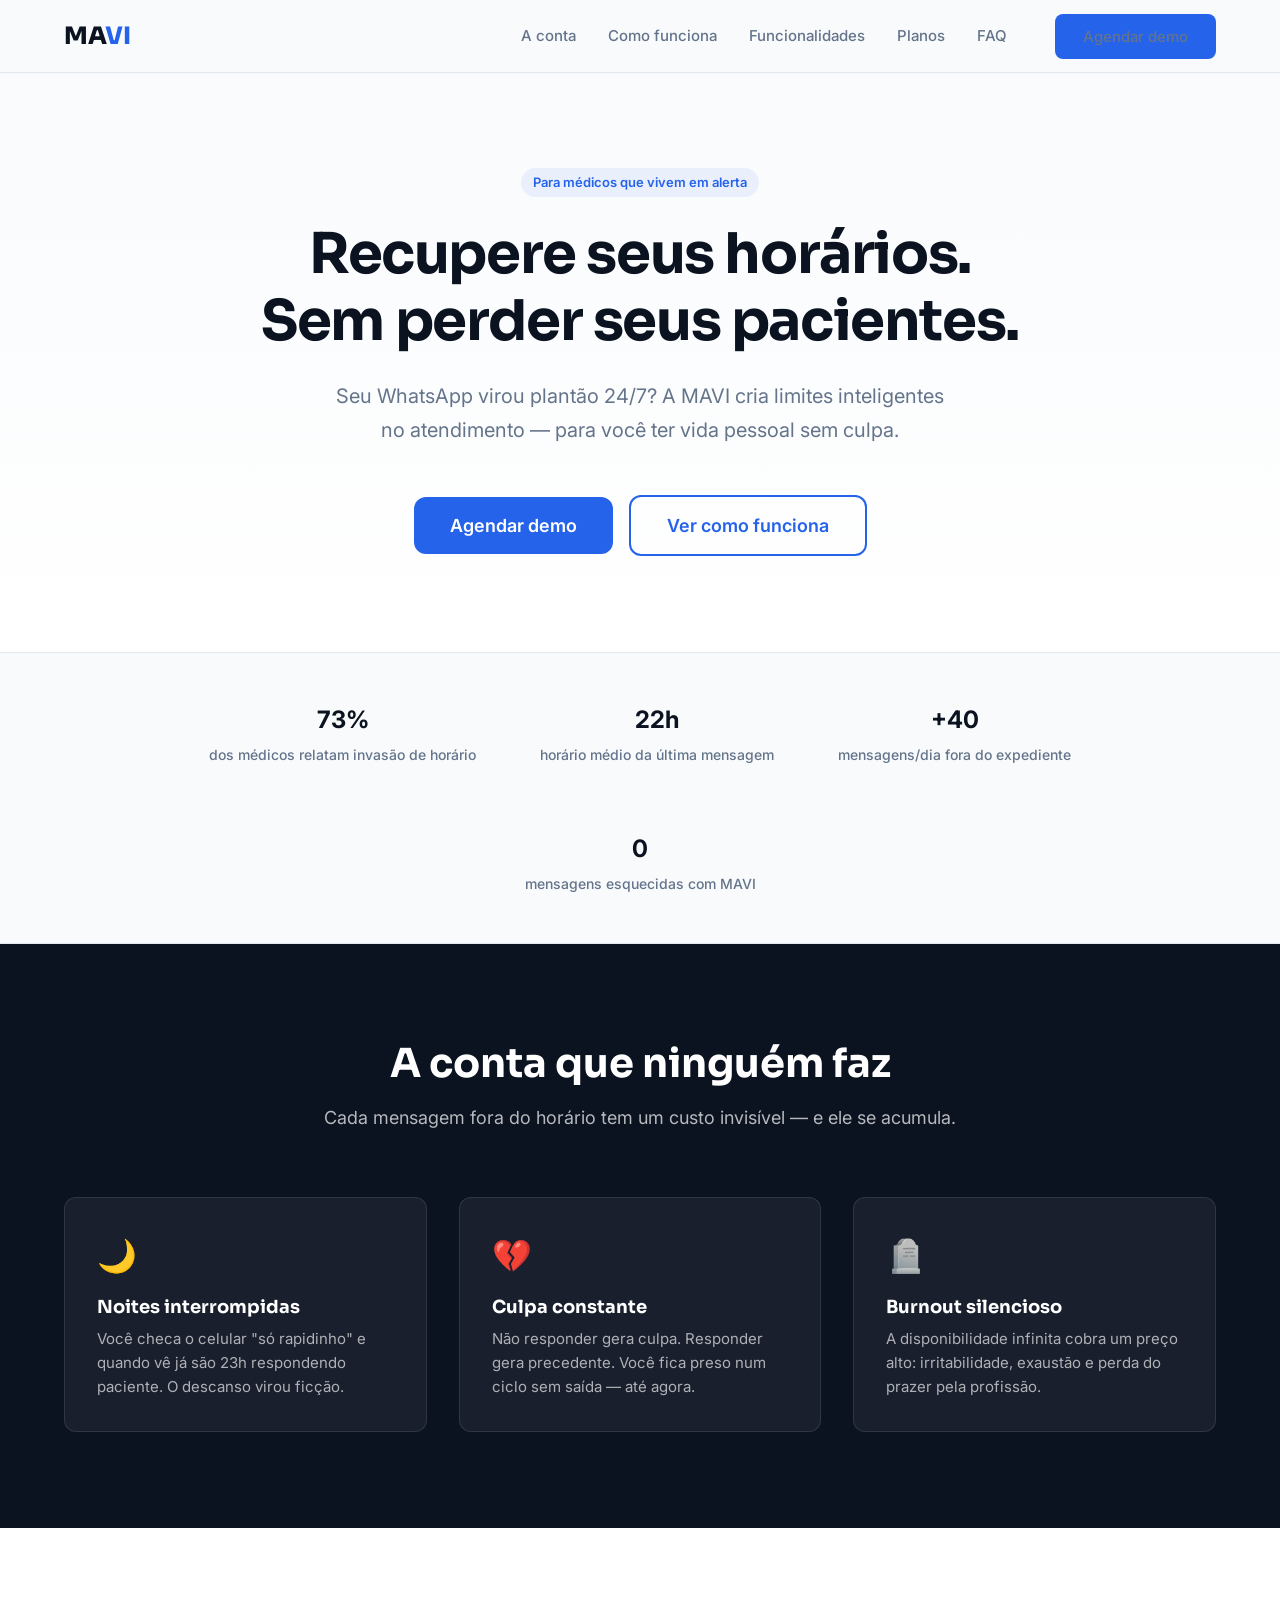
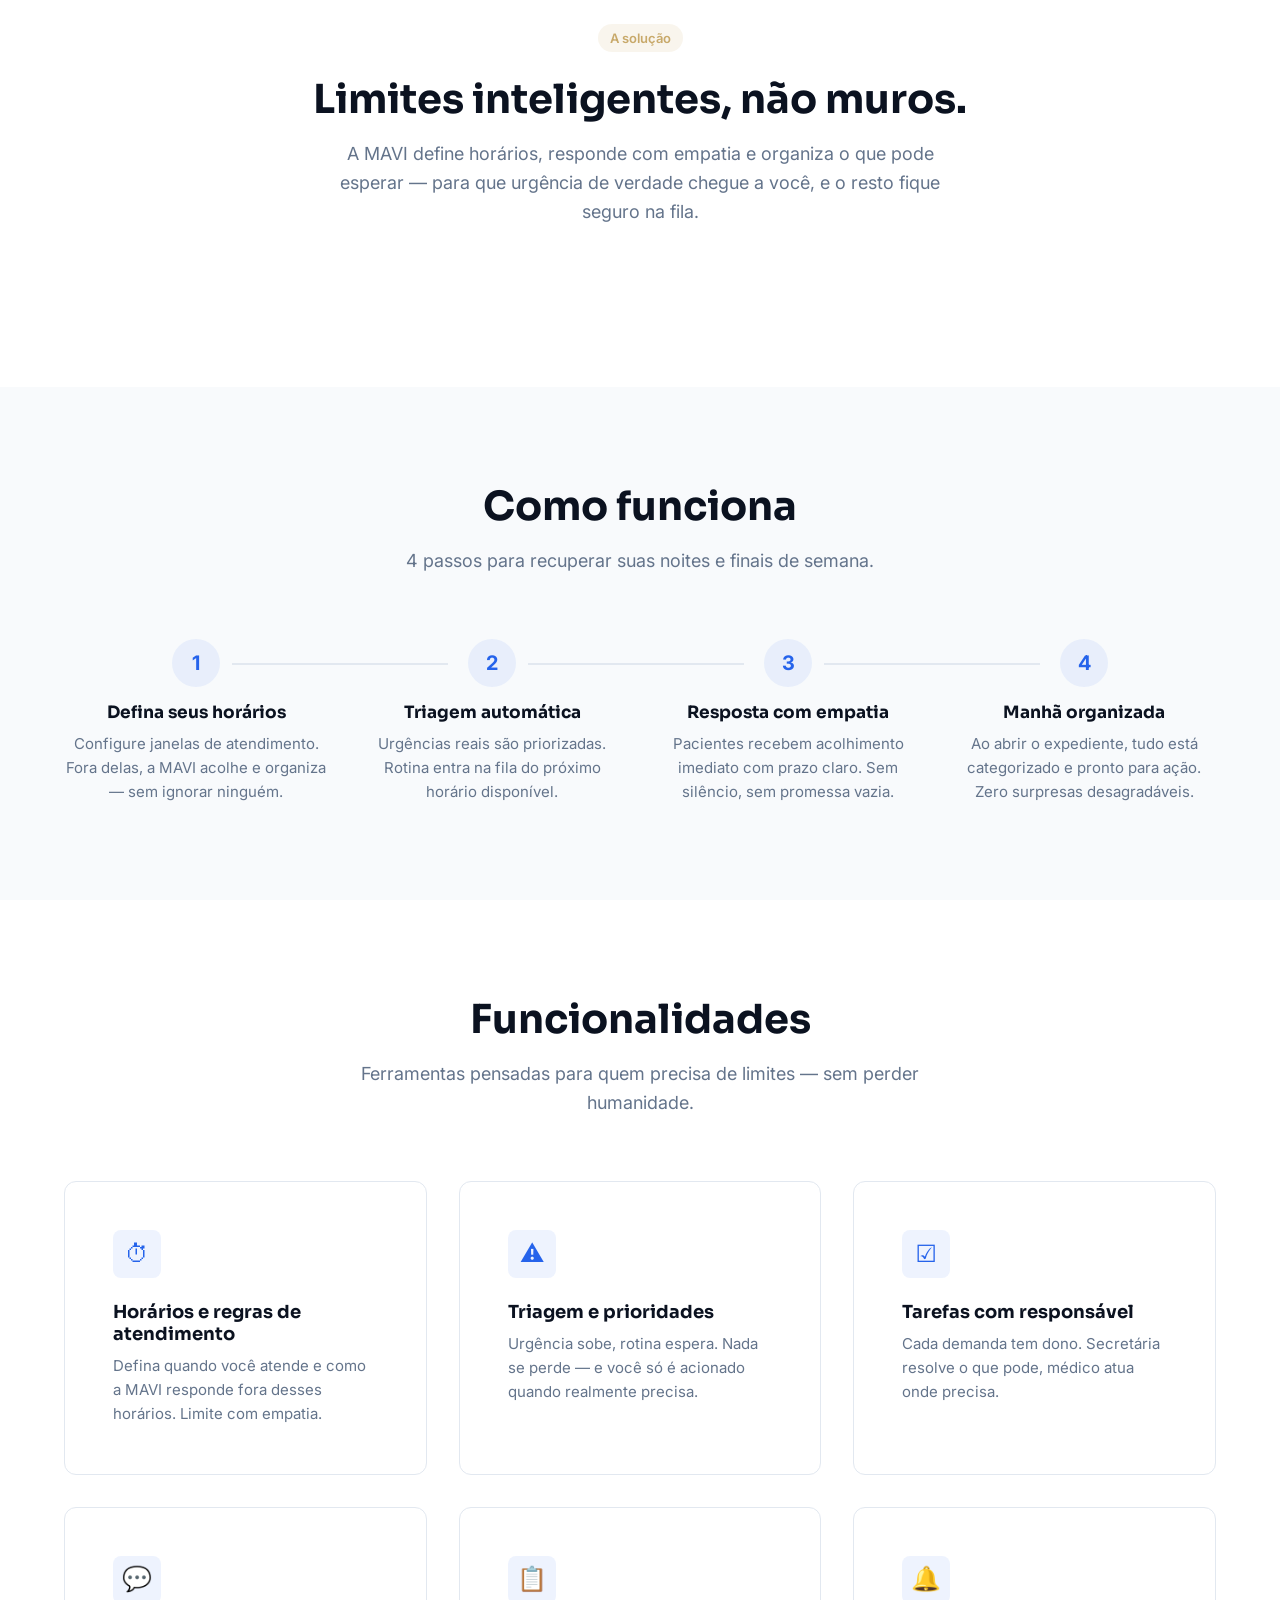
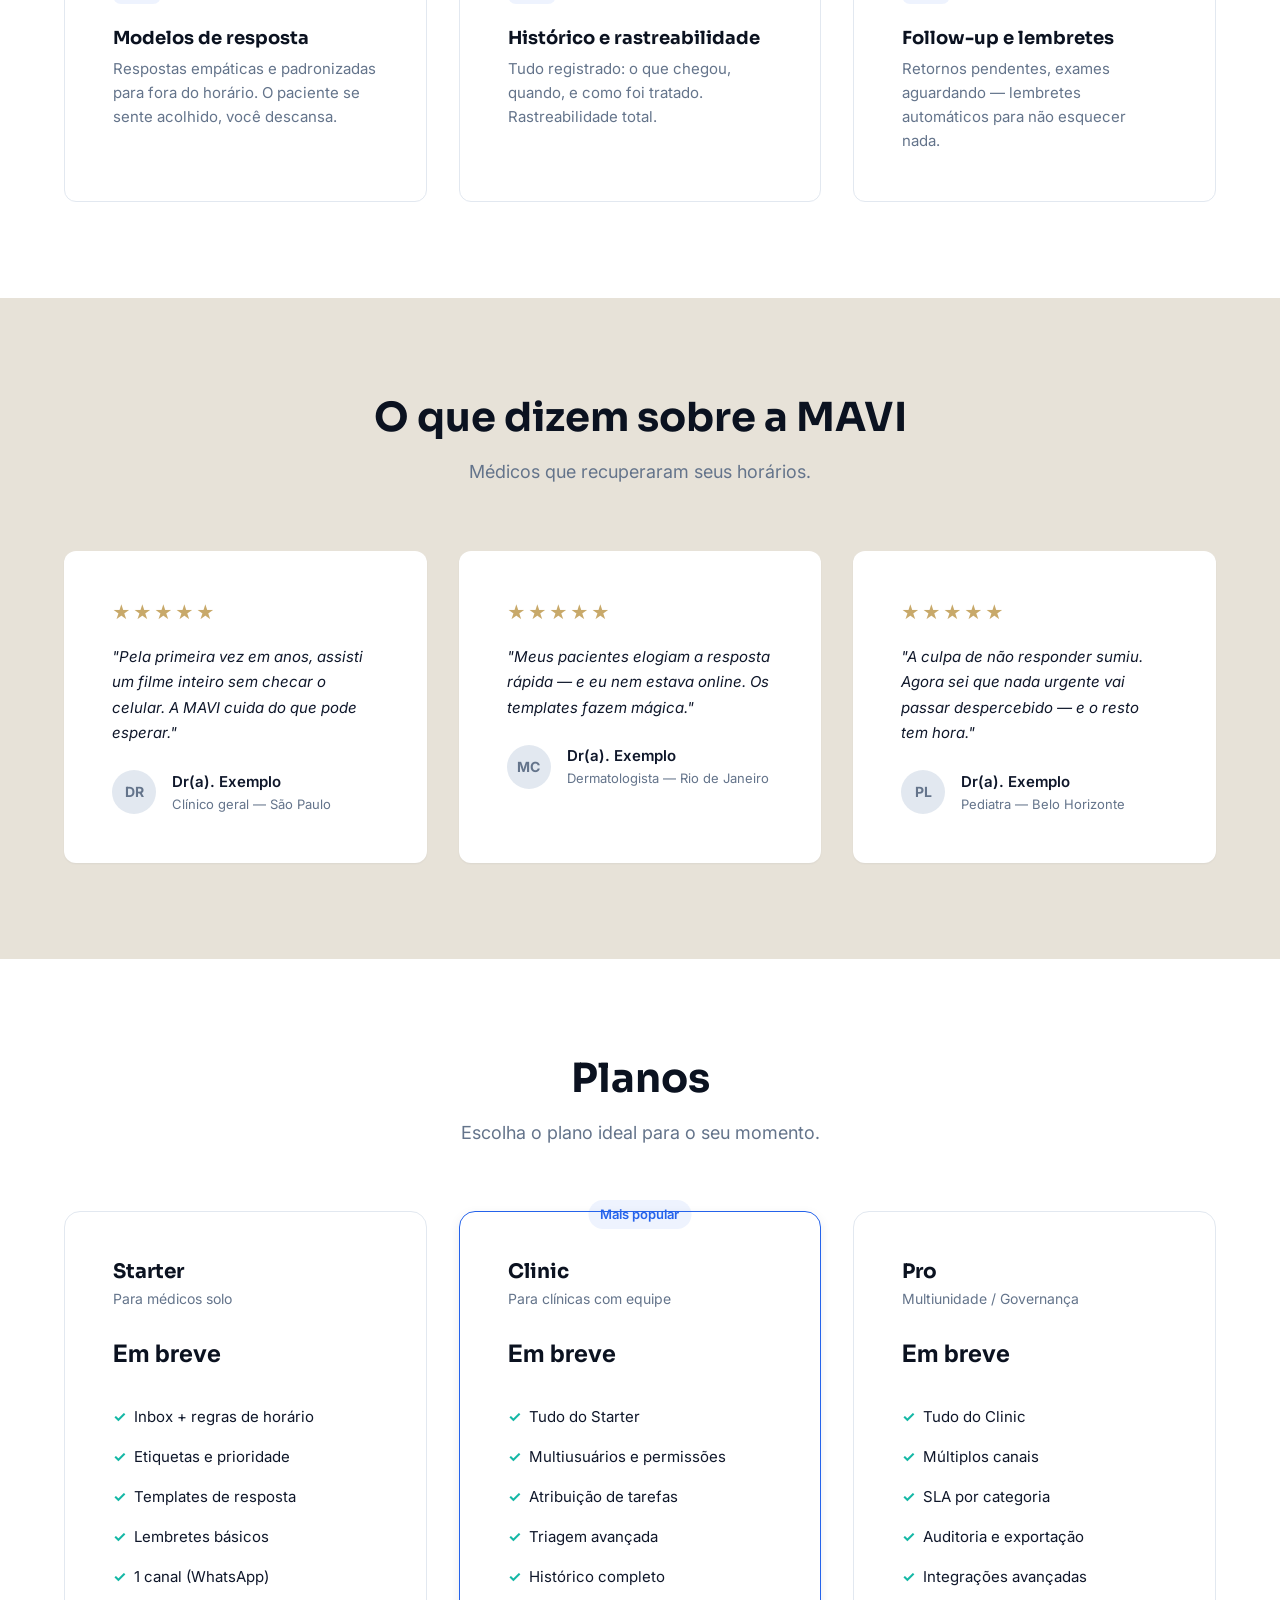
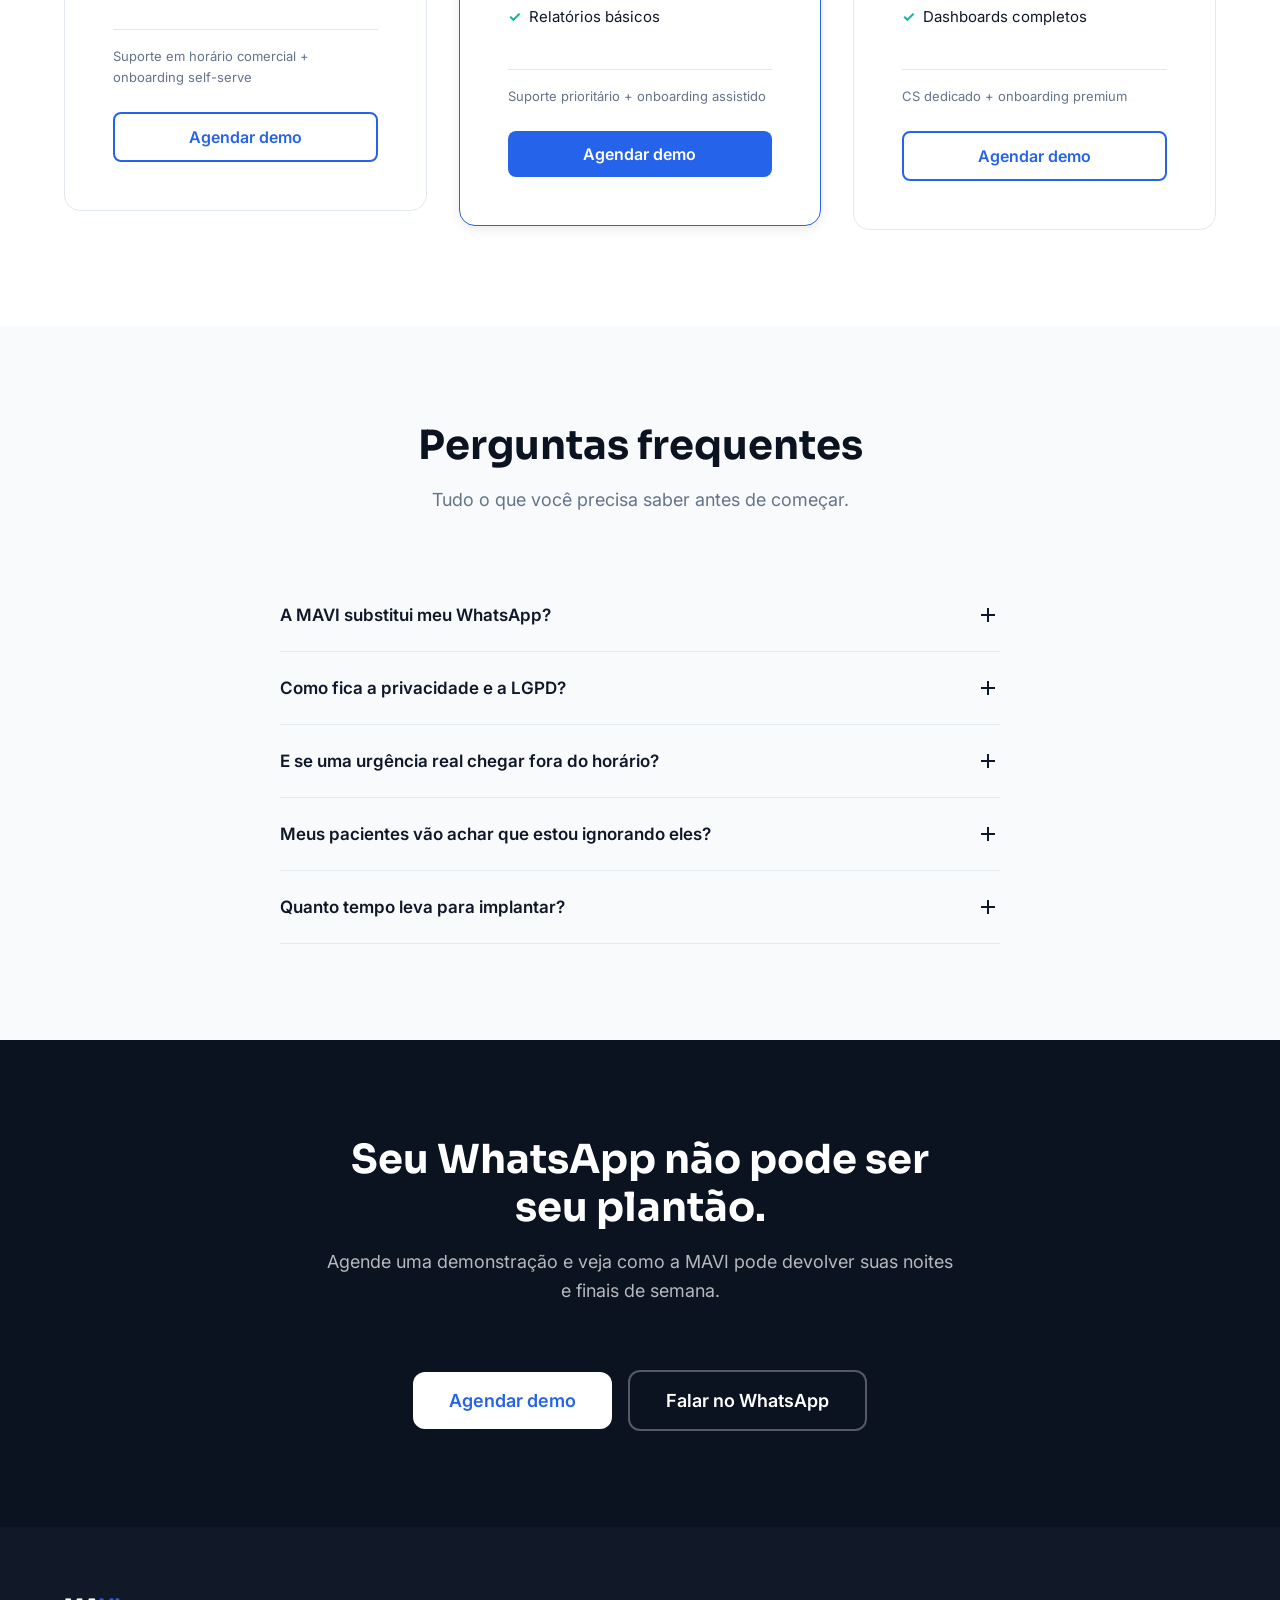
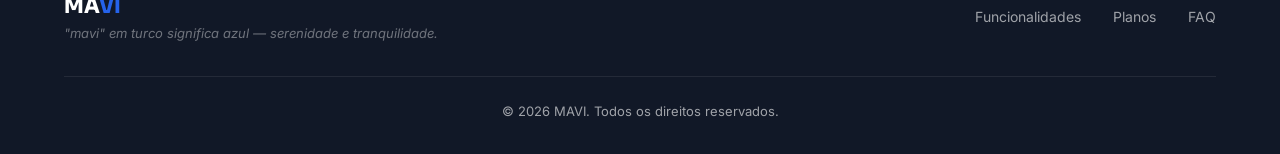
==== after-hours.html @ 2e13293e "feat: implement MAVI landing page with A/B variant Create the full static landing page for MAVI SaaS" ====
<!DOCTYPE html>
<html lang="pt-BR">
<head>
  <meta charset="UTF-8">
  <meta name="viewport" content="width=device-width, initial-scale=1.0">
  <title>MAVI — Recupere seus horários. Sem perder seus pacientes.</title>
  <meta name="description" content="Seu WhatsApp virou plantão? A MAVI organiza o atendimento do consultório para você recuperar sua vida pessoal — sem deixar ninguém sem resposta.">

  <!-- Open Graph -->
  <meta property="og:type" content="website">
  <meta property="og:title" content="MAVI — Recupere seus horários. Sem perder seus pacientes.">
  <meta property="og:description" content="Seu WhatsApp virou plantão? A MAVI organiza o atendimento do consultório para você recuperar sua vida pessoal.">
  <meta property="og:image" content="assets/img/og-image.png">
  <meta property="og:url" content="https://mavi.com.br/after-hours">
  <meta property="og:locale" content="pt_BR">

  <!-- Favicon -->
  <link rel="icon" type="image/png" href="assets/img/favicon.png">

  <!-- Fonts -->
  <link rel="preconnect" href="https://fonts.googleapis.com">
  <link rel="preconnect" href="https://fonts.gstatic.com" crossorigin>
  <link href="https://fonts.googleapis.com/css2?family=Inter:wght@400;500;600;700&family=Sora:wght@600;700;800&display=swap" rel="stylesheet">

  <!-- Styles -->
  <link rel="stylesheet" href="assets/css/styles.css">

  <!-- Schema.org -->
  <script type="application/ld+json">
  {
    "@context": "https://schema.org",
    "@type": "SoftwareApplication",
    "name": "MAVI",
    "description": "Assistente virtual para organizar atendimento via WhatsApp em consultórios e clínicas médicas.",
    "applicationCategory": "HealthApplication",
    "operatingSystem": "Web",
    "offers": {
      "@type": "AggregateOffer",
      "priceCurrency": "BRL",
      "availability": "https://schema.org/PreOrder"
    }
  }
  </script>
</head>
<body>

  <!-- ════════════ NAVBAR ════════════ -->
  <nav class="navbar" role="navigation" aria-label="Navegação principal">
    <div class="container navbar__inner">
      <a href="/" class="navbar__logo" aria-label="MAVI — Início">MA<span>VI</span></a>

      <button class="navbar__toggle" aria-expanded="false" aria-controls="navLinks" aria-label="Abrir menu">
        <span></span><span></span><span></span>
      </button>

      <div class="navbar__links" id="navLinks">
        <a href="#a-conta">A conta</a>
        <a href="#como-funciona">Como funciona</a>
        <a href="#funcionalidades">Funcionalidades</a>
        <a href="#planos">Planos</a>
        <a href="#faq">FAQ</a>
        <div class="navbar__cta">
          <a href="#" class="btn btn-primary" data-open-modal data-track="nav_cta">Agendar demo</a>
        </div>
      </div>
    </div>
  </nav>

  <!-- ════════════ HERO (variante after-hours) ════════════ -->
  <section class="hero" id="hero">
    <div class="container">
      <div class="hero__badge">
        <span class="badge">Para médicos que vivem em alerta</span>
      </div>
      <h1 class="hero__title">Recupere seus horários.<br>Sem perder seus pacientes.</h1>
      <p class="hero__subtitle">Seu WhatsApp virou plantão 24/7? A MAVI cria limites inteligentes no atendimento — para você ter vida pessoal sem culpa.</p>
      <div class="hero__actions">
        <a href="#" class="btn btn-primary btn-lg" data-open-modal data-track="hero_cta_primary">Agendar demo</a>
        <a href="#como-funciona" class="btn btn-secondary btn-lg" data-track="hero_cta_secondary">Ver como funciona</a>
      </div>
    </div>
  </section>

  <!-- ════════════ SOCIAL PROOF ════════════ -->
  <section class="social-proof" aria-label="Prova social">
    <div class="container social-proof__inner">
      <div class="social-proof__item" data-animate>
        <strong>73%</strong> dos médicos relatam invasão de horário
      </div>
      <div class="social-proof__item" data-animate>
        <strong>22h</strong> horário médio da última mensagem
      </div>
      <div class="social-proof__item" data-animate>
        <strong>+40</strong> mensagens/dia fora do expediente
      </div>
      <div class="social-proof__item" data-animate>
        <strong>0</strong> mensagens esquecidas com MAVI
      </div>
    </div>
  </section>

  <!-- ════════════ A CONTA (Problema focado em horário) ════════════ -->
  <section class="section problem" id="a-conta">
    <div class="container">
      <h2 class="section-title">A conta que ninguém faz</h2>
      <p class="section-subtitle">Cada mensagem fora do horário tem um custo invisível — e ele se acumula.</p>

      <div class="problem__grid">
        <div class="problem__card" data-animate>
          <div class="problem__icon" aria-hidden="true">&#127769;</div>
          <h3>Noites interrompidas</h3>
          <p>Você checa o celular "só rapidinho" e quando vê já são 23h respondendo paciente. O descanso virou ficção.</p>
        </div>
        <div class="problem__card" data-animate>
          <div class="problem__icon" aria-hidden="true">&#128148;</div>
          <h3>Culpa constante</h3>
          <p>Não responder gera culpa. Responder gera precedente. Você fica preso num ciclo sem saída — até agora.</p>
        </div>
        <div class="problem__card" data-animate>
          <div class="problem__icon" aria-hidden="true">&#129702;</div>
          <h3>Burnout silencioso</h3>
          <p>A disponibilidade infinita cobra um preço alto: irritabilidade, exaustão e perda do prazer pela profissão.</p>
        </div>
      </div>
    </div>
  </section>

  <!-- ════════════ PROPOSTA ════════════ -->
  <section class="section" style="text-align:center; background: var(--mavi-white);">
    <div class="container">
      <span class="badge badge--gold" data-animate>A solução</span>
      <h2 class="section-title" style="margin-top: var(--space-lg);" data-animate>Limites inteligentes, não muros.</h2>
      <p class="section-subtitle" data-animate>A MAVI define horários, responde com empatia e organiza o que pode esperar — para que urgência de verdade chegue a você, e o resto fique seguro na fila.</p>
    </div>
  </section>

  <!-- ════════════ COMO FUNCIONA ════════════ -->
  <section class="section" id="como-funciona">
    <div class="container">
      <h2 class="section-title">Como funciona</h2>
      <p class="section-subtitle">4 passos para recuperar suas noites e finais de semana.</p>

      <div class="how-it-works__steps">
        <div class="step" data-animate>
          <div class="step__number">1</div>
          <h3>Defina seus horários</h3>
          <p>Configure janelas de atendimento. Fora delas, a MAVI acolhe e organiza — sem ignorar ninguém.</p>
        </div>
        <div class="step" data-animate>
          <div class="step__number">2</div>
          <h3>Triagem automática</h3>
          <p>Urgências reais são priorizadas. Rotina entra na fila do próximo horário disponível.</p>
        </div>
        <div class="step" data-animate>
          <div class="step__number">3</div>
          <h3>Resposta com empatia</h3>
          <p>Pacientes recebem acolhimento imediato com prazo claro. Sem silêncio, sem promessa vazia.</p>
        </div>
        <div class="step" data-animate>
          <div class="step__number">4</div>
          <h3>Manhã organizada</h3>
          <p>Ao abrir o expediente, tudo está categorizado e pronto para ação. Zero surpresas desagradáveis.</p>
        </div>
      </div>
    </div>
  </section>

  <!-- ════════════ FUNCIONALIDADES ════════════ -->
  <section class="section" id="funcionalidades" style="background: var(--mavi-white);">
    <div class="container">
      <h2 class="section-title">Funcionalidades</h2>
      <p class="section-subtitle">Ferramentas pensadas para quem precisa de limites — sem perder humanidade.</p>

      <div class="features__grid">
        <div class="feature-card" data-animate>
          <div class="feature-card__icon" aria-hidden="true">&#9201;</div>
          <h3>Horários e regras de atendimento</h3>
          <p>Defina quando você atende e como a MAVI responde fora desses horários. Limite com empatia.</p>
        </div>
        <div class="feature-card" data-animate>
          <div class="feature-card__icon" aria-hidden="true">&#9888;</div>
          <h3>Triagem e prioridades</h3>
          <p>Urgência sobe, rotina espera. Nada se perde — e você só é acionado quando realmente precisa.</p>
        </div>
        <div class="feature-card" data-animate>
          <div class="feature-card__icon" aria-hidden="true">&#9745;</div>
          <h3>Tarefas com responsável</h3>
          <p>Cada demanda tem dono. Secretária resolve o que pode, médico atua onde precisa.</p>
        </div>
        <div class="feature-card" data-animate>
          <div class="feature-card__icon" aria-hidden="true">&#128172;</div>
          <h3>Modelos de resposta</h3>
          <p>Respostas empáticas e padronizadas para fora do horário. O paciente se sente acolhido, você descansa.</p>
        </div>
        <div class="feature-card" data-animate>
          <div class="feature-card__icon" aria-hidden="true">&#128203;</div>
          <h3>Histórico e rastreabilidade</h3>
          <p>Tudo registrado: o que chegou, quando, e como foi tratado. Rastreabilidade total.</p>
        </div>
        <div class="feature-card" data-animate>
          <div class="feature-card__icon" aria-hidden="true">&#128276;</div>
          <h3>Follow-up e lembretes</h3>
          <p>Retornos pendentes, exames aguardando — lembretes automáticos para não esquecer nada.</p>
        </div>
      </div>
    </div>
  </section>

  <!-- ════════════ DEPOIMENTOS ════════════ -->
  <section class="section testimonials" id="depoimentos">
    <div class="container">
      <h2 class="section-title">O que dizem sobre a MAVI</h2>
      <p class="section-subtitle">Médicos que recuperaram seus horários.</p>

      <div class="testimonials__grid">
        <div class="testimonial-card" data-animate>
          <div class="testimonial-card__stars" aria-label="5 estrelas">&#9733;&#9733;&#9733;&#9733;&#9733;</div>
          <blockquote>"Pela primeira vez em anos, assisti um filme inteiro sem checar o celular. A MAVI cuida do que pode esperar."</blockquote>
          <div class="testimonial-card__author">
            <div class="testimonial-card__avatar" aria-hidden="true">DR</div>
            <div>
              <div class="testimonial-card__name">Dr(a). Exemplo</div>
              <div class="testimonial-card__role">Clínico geral — São Paulo</div>
            </div>
          </div>
        </div>

        <div class="testimonial-card" data-animate>
          <div class="testimonial-card__stars" aria-label="5 estrelas">&#9733;&#9733;&#9733;&#9733;&#9733;</div>
          <blockquote>"Meus pacientes elogiam a resposta rápida — e eu nem estava online. Os templates fazem mágica."</blockquote>
          <div class="testimonial-card__author">
            <div class="testimonial-card__avatar" aria-hidden="true">MC</div>
            <div>
              <div class="testimonial-card__name">Dr(a). Exemplo</div>
              <div class="testimonial-card__role">Dermatologista — Rio de Janeiro</div>
            </div>
          </div>
        </div>

        <div class="testimonial-card" data-animate>
          <div class="testimonial-card__stars" aria-label="5 estrelas">&#9733;&#9733;&#9733;&#9733;&#9733;</div>
          <blockquote>"A culpa de não responder sumiu. Agora sei que nada urgente vai passar despercebido — e o resto tem hora."</blockquote>
          <div class="testimonial-card__author">
            <div class="testimonial-card__avatar" aria-hidden="true">PL</div>
            <div>
              <div class="testimonial-card__name">Dr(a). Exemplo</div>
              <div class="testimonial-card__role">Pediatra — Belo Horizonte</div>
            </div>
          </div>
        </div>
      </div>
    </div>
  </section>

  <!-- ════════════ PLANOS ════════════ -->
  <section class="section" id="planos" style="background: var(--mavi-white);">
    <div class="container">
      <h2 class="section-title">Planos</h2>
      <p class="section-subtitle">Escolha o plano ideal para o seu momento.</p>

      <div class="plans__grid">
        <!-- Starter -->
        <div class="plan-card" data-animate>
          <h3 class="plan-card__name">Starter</h3>
          <p class="plan-card__audience">Para médicos solo</p>
          <p class="plan-card__price">Em breve</p>
          <ul class="plan-card__features">
            <li>Inbox + regras de horário</li>
            <li>Etiquetas e prioridade</li>
            <li>Templates de resposta</li>
            <li>Lembretes básicos</li>
            <li>1 canal (WhatsApp)</li>
          </ul>
          <p class="plan-card__support">Suporte em horário comercial + onboarding self-serve</p>
          <a href="#" class="btn btn-secondary" data-open-modal data-track="plan_starter">Agendar demo</a>
        </div>

        <!-- Clinic (featured) -->
        <div class="plan-card plan-card--featured" data-animate>
          <div class="plan-card__badge"><span class="badge">Mais popular</span></div>
          <h3 class="plan-card__name">Clinic</h3>
          <p class="plan-card__audience">Para clínicas com equipe</p>
          <p class="plan-card__price">Em breve</p>
          <ul class="plan-card__features">
            <li>Tudo do Starter</li>
            <li>Multiusuários e permissões</li>
            <li>Atribuição de tarefas</li>
            <li>Triagem avançada</li>
            <li>Histórico completo</li>
            <li>Relatórios básicos</li>
          </ul>
          <p class="plan-card__support">Suporte prioritário + onboarding assistido</p>
          <a href="#" class="btn btn-primary" data-open-modal data-track="plan_clinic">Agendar demo</a>
        </div>

        <!-- Pro -->
        <div class="plan-card" data-animate>
          <h3 class="plan-card__name">Pro</h3>
          <p class="plan-card__audience">Multiunidade / Governança</p>
          <p class="plan-card__price">Em breve</p>
          <ul class="plan-card__features">
            <li>Tudo do Clinic</li>
            <li>Múltiplos canais</li>
            <li>SLA por categoria</li>
            <li>Auditoria e exportação</li>
            <li>Integrações avançadas</li>
            <li>Dashboards completos</li>
          </ul>
          <p class="plan-card__support">CS dedicado + onboarding premium</p>
          <a href="#" class="btn btn-secondary" data-open-modal data-track="plan_pro">Agendar demo</a>
        </div>
      </div>
    </div>
  </section>

  <!-- ════════════ FAQ ════════════ -->
  <section class="section" id="faq">
    <div class="container">
      <h2 class="section-title">Perguntas frequentes</h2>
      <p class="section-subtitle">Tudo o que você precisa saber antes de começar.</p>

      <div class="faq__list" role="list">
        <div class="faq__item" role="listitem">
          <button class="faq__question" aria-expanded="false">
            A MAVI substitui meu WhatsApp?
            <svg class="faq__icon" viewBox="0 0 24 24" fill="none" stroke="currentColor" stroke-width="2" aria-hidden="true"><line x1="12" y1="5" x2="12" y2="19"/><line x1="5" y1="12" x2="19" y2="12"/></svg>
          </button>
          <div class="faq__answer" role="region">
            <p>Não. A MAVI não substitui o WhatsApp — ela organiza o fluxo que vem dele. Você continua usando o WhatsApp normalmente; a MAVI transforma mensagens em tarefas, filas e registros.</p>
          </div>
        </div>

        <div class="faq__item" role="listitem">
          <button class="faq__question" aria-expanded="false">
            Como fica a privacidade e a LGPD?
            <svg class="faq__icon" viewBox="0 0 24 24" fill="none" stroke="currentColor" stroke-width="2" aria-hidden="true"><line x1="12" y1="5" x2="12" y2="19"/><line x1="5" y1="12" x2="19" y2="12"/></svg>
          </button>
          <div class="faq__answer" role="region">
            <p>A MAVI trata dados de comunicação (não dados clínicos do paciente). Seguimos boas práticas de segurança e privacidade, com criptografia e controle de acesso.</p>
          </div>
        </div>

        <div class="faq__item" role="listitem">
          <button class="faq__question" aria-expanded="false">
            E se uma urgência real chegar fora do horário?
            <svg class="faq__icon" viewBox="0 0 24 24" fill="none" stroke="currentColor" stroke-width="2" aria-hidden="true"><line x1="12" y1="5" x2="12" y2="19"/><line x1="5" y1="12" x2="19" y2="12"/></svg>
          </button>
          <div class="faq__answer" role="region">
            <p>Urgências são priorizadas automaticamente e podem gerar alertas diretos para você, mesmo fora do expediente. A MAVI diferencia o que pode esperar do que não pode.</p>
          </div>
        </div>

        <div class="faq__item" role="listitem">
          <button class="faq__question" aria-expanded="false">
            Meus pacientes vão achar que estou ignorando eles?
            <svg class="faq__icon" viewBox="0 0 24 24" fill="none" stroke="currentColor" stroke-width="2" aria-hidden="true"><line x1="12" y1="5" x2="12" y2="19"/><line x1="5" y1="12" x2="19" y2="12"/></svg>
          </button>
          <div class="faq__answer" role="region">
            <p>Não. A MAVI responde imediatamente com acolhimento e prazo claro. O paciente sabe que foi ouvido e quando terá retorno — sem silêncio, sem frustração.</p>
          </div>
        </div>

        <div class="faq__item" role="listitem">
          <button class="faq__question" aria-expanded="false">
            Quanto tempo leva para implantar?
            <svg class="faq__icon" viewBox="0 0 24 24" fill="none" stroke="currentColor" stroke-width="2" aria-hidden="true"><line x1="12" y1="5" x2="12" y2="19"/><line x1="5" y1="12" x2="19" y2="12"/></svg>
          </button>
          <div class="faq__answer" role="region">
            <p>A configuração é rápida. No Starter, é self-serve e você começa no mesmo dia. Nos planos Clinic e Pro, oferecemos onboarding assistido para ajustar à sua rotina.</p>
          </div>
        </div>
      </div>
    </div>
  </section>

  <!-- ════════════ CTA FINAL ════════════ -->
  <section class="section cta-final">
    <div class="container">
      <h2 class="section-title">Seu WhatsApp não pode ser<br>seu plantão.</h2>
      <p class="section-subtitle">Agende uma demonstração e veja como a MAVI pode devolver suas noites e finais de semana.</p>
      <div class="cta-final__actions">
        <a href="#" class="btn btn-white btn-lg" data-open-modal data-track="cta_final_primary">Agendar demo</a>
        <a href="https://wa.me/5511999999999?text=Ol%C3%A1%2C%20quero%20saber%20mais%20sobre%20a%20MAVI" class="btn btn-secondary btn-lg" style="border-color: rgba(255,255,255,.3); color: var(--mavi-white);" target="_blank" rel="noopener" data-track="cta_final_whatsapp">Falar no WhatsApp</a>
      </div>
    </div>
  </section>

  <!-- ════════════ FOOTER ════════════ -->
  <footer class="footer" role="contentinfo">
    <div class="container">
      <div class="footer__inner">
        <div>
          <div class="footer__logo">MA<span>VI</span></div>
          <p class="footer__lore">"mavi" em turco significa azul — serenidade e tranquilidade.</p>
        </div>
        <div class="footer__links">
          <a href="#funcionalidades">Funcionalidades</a>
          <a href="#planos">Planos</a>
          <a href="#faq">FAQ</a>
        </div>
      </div>
      <div class="footer__bottom">
        <p>&copy; 2026 MAVI. Todos os direitos reservados.</p>
      </div>
    </div>
  </footer>

  <!-- ════════════ MODAL — Lead Form ════════════ -->
  <div class="modal-overlay" id="leadModal" role="dialog" aria-modal="true" aria-labelledby="modalTitle">
    <div class="modal">
      <div class="modal__header">
        <h2 class="modal__title" id="modalTitle">Agendar demo</h2>
        <button class="modal__close" data-close-modal aria-label="Fechar">&times;</button>
      </div>

      <form id="leadForm" novalidate>
        <div class="form-group">
          <label for="leadName">Nome *</label>
          <input type="text" id="leadName" name="name" required placeholder="Seu nome completo" autocomplete="name">
          <span class="error-msg">Por favor, informe seu nome.</span>
        </div>

        <div class="form-group">
          <label for="leadEmail">Email *</label>
          <input type="email" id="leadEmail" name="email" required placeholder="seu@email.com" autocomplete="email">
          <span class="error-msg">Por favor, informe um email válido.</span>
        </div>

        <div class="form-group">
          <label for="leadPhone">WhatsApp *</label>
          <input type="tel" id="leadPhone" name="phone" required placeholder="(11) 99999-9999" autocomplete="tel">
          <span class="error-msg">Por favor, informe um número válido.</span>
        </div>

        <div class="form-group">
          <label for="leadProfile">Perfil *</label>
          <select id="leadProfile" name="profile" required>
            <option value="" disabled selected>Selecione...</option>
            <option value="solo">Médico solo</option>
            <option value="clinica">Clínica com equipe</option>
          </select>
          <span class="error-msg">Por favor, selecione seu perfil.</span>
        </div>

        <div class="form-group">
          <label for="leadMessage">Mensagem (opcional)</label>
          <textarea id="leadMessage" name="message" placeholder="Conte um pouco sobre sua rotina de atendimento..." rows="3"></textarea>
        </div>

        <button type="submit" class="btn btn-primary btn-lg form__submit" data-track="form_submit">Agendar demo</button>
      </form>

      <div class="form__success">
        <div class="form__success__icon" aria-hidden="true">&#10003;</div>
        <h3>Recebemos seu contato!</h3>
        <p>Nossa equipe entrará em contato em breve para agendar sua demonstração.</p>
      </div>
    </div>
  </div>

  <!-- Scripts -->
  <script src="assets/js/main.js"></script>
</body>
</html>
---- assets/css/styles.css ----
/* ======================================================
   MAVI — Landing Page Styles
   Design System: Clean SaaS (A) + Concierge Premium (B)
   ====================================================== */

/* --- Reset & Base --- */
*,
*::before,
*::after {
  box-sizing: border-box;
  margin: 0;
  padding: 0;
}

:root {
  /* Brand colours */
  --mavi-navy: #0B1220;
  --mavi-blue: #2563EB;
  --mavi-blue-hover: #1D4ED8;
  --mavi-teal: #14B8A6;
  --mavi-bg: #F8FAFC;
  --mavi-border: #E2E8F0;
  --mavi-text: #0F172A;
  --mavi-muted: #64748B;
  --mavi-sand: #E7E2D8;
  --mavi-gold: #C8A96A;
  --mavi-graphite: #111827;
  --mavi-white: #FFFFFF;

  /* Typography */
  --font-body: 'Inter', system-ui, -apple-system, sans-serif;
  --font-heading: 'Sora', var(--font-body);

  /* Spacing scale */
  --space-xs: 0.25rem;
  --space-sm: 0.5rem;
  --space-md: 1rem;
  --space-lg: 1.5rem;
  --space-xl: 2rem;
  --space-2xl: 3rem;
  --space-3xl: 4rem;
  --space-4xl: 6rem;

  /* Radius */
  --radius-sm: 0.375rem;
  --radius-md: 0.5rem;
  --radius-lg: 0.75rem;
  --radius-xl: 1rem;
  --radius-full: 9999px;

  /* Shadows */
  --shadow-sm: 0 1px 2px rgba(11, 18, 32, 0.05);
  --shadow-md: 0 4px 12px rgba(11, 18, 32, 0.08);
  --shadow-lg: 0 8px 24px rgba(11, 18, 32, 0.12);
  --shadow-xl: 0 16px 48px rgba(11, 18, 32, 0.16);

  /* Transitions */
  --transition-fast: 150ms ease;
  --transition-base: 250ms ease;
}

@media (prefers-reduced-motion: reduce) {
  *,
  *::before,
  *::after {
    animation-duration: 0.01ms !important;
    animation-iteration-count: 1 !important;
    transition-duration: 0.01ms !important;
    scroll-behavior: auto !important;
  }
}

html {
  scroll-behavior: smooth;
  -webkit-text-size-adjust: 100%;
}

body {
  font-family: var(--font-body);
  font-size: 1rem;
  line-height: 1.6;
  color: var(--mavi-text);
  background: var(--mavi-bg);
  -webkit-font-smoothing: antialiased;
  -moz-osx-font-smoothing: grayscale;
}

img {
  max-width: 100%;
  height: auto;
  display: block;
}

a {
  color: var(--mavi-blue);
  text-decoration: none;
  transition: color var(--transition-fast);
}

a:hover {
  color: var(--mavi-blue-hover);
}

a:focus-visible,
button:focus-visible,
input:focus-visible,
select:focus-visible,
textarea:focus-visible {
  outline: 2px solid var(--mavi-blue);
  outline-offset: 2px;
}

ul, ol {
  list-style: none;
}

h1, h2, h3, h4, h5, h6 {
  font-family: var(--font-heading);
  font-weight: 700;
  line-height: 1.2;
  color: var(--mavi-navy);
}

/* --- Utility --- */
.container {
  width: 100%;
  max-width: 1200px;
  margin: 0 auto;
  padding: 0 var(--space-lg);
}

.sr-only {
  position: absolute;
  width: 1px;
  height: 1px;
  padding: 0;
  margin: -1px;
  overflow: hidden;
  clip: rect(0, 0, 0, 0);
  white-space: nowrap;
  border: 0;
}

.section {
  padding: var(--space-4xl) 0;
}

.section-title {
  font-size: clamp(1.75rem, 4vw, 2.5rem);
  text-align: center;
  margin-bottom: var(--space-md);
}

.section-subtitle {
  font-size: 1.125rem;
  color: var(--mavi-muted);
  text-align: center;
  max-width: 640px;
  margin: 0 auto var(--space-3xl);
}

/* --- Buttons --- */
.btn {
  display: inline-flex;
  align-items: center;
  justify-content: center;
  gap: var(--space-sm);
  font-family: var(--font-body);
  font-weight: 600;
  font-size: 1rem;
  padding: 0.75rem 1.75rem;
  border-radius: var(--radius-md);
  border: none;
  cursor: pointer;
  transition: all var(--transition-base);
  text-decoration: none;
  line-height: 1.4;
}

.btn-primary {
  background: var(--mavi-blue);
  color: var(--mavi-white);
}

.btn-primary:hover {
  background: var(--mavi-blue-hover);
  color: var(--mavi-white);
  transform: translateY(-1px);
  box-shadow: var(--shadow-md);
}

.btn-secondary {
  background: transparent;
  color: var(--mavi-blue);
  border: 2px solid var(--mavi-blue);
}

.btn-secondary:hover {
  background: var(--mavi-blue);
  color: var(--mavi-white);
  transform: translateY(-1px);
}

.btn-white {
  background: var(--mavi-white);
  color: var(--mavi-blue);
}

.btn-white:hover {
  background: var(--mavi-bg);
  transform: translateY(-1px);
  box-shadow: var(--shadow-md);
}

.btn-lg {
  padding: 1rem 2.25rem;
  font-size: 1.125rem;
  border-radius: var(--radius-lg);
}

/* --- Badge / Chip --- */
.badge {
  display: inline-flex;
  align-items: center;
  gap: var(--space-xs);
  padding: 0.25rem 0.75rem;
  font-size: 0.8125rem;
  font-weight: 600;
  border-radius: var(--radius-full);
  background: rgba(37, 99, 235, 0.08);
  color: var(--mavi-blue);
}

.badge--gold {
  background: rgba(200, 169, 106, 0.12);
  color: var(--mavi-gold);
}

/* =====================
   NAVBAR
   ===================== */
.navbar {
  position: fixed;
  top: 0;
  left: 0;
  right: 0;
  z-index: 1000;
  background: rgba(248, 250, 252, 0.92);
  backdrop-filter: blur(12px);
  -webkit-backdrop-filter: blur(12px);
  border-bottom: 1px solid var(--mavi-border);
  transition: box-shadow var(--transition-base);
}

.navbar.scrolled {
  box-shadow: var(--shadow-sm);
}

.navbar__inner {
  display: flex;
  align-items: center;
  justify-content: space-between;
  height: 72px;
}

.navbar__logo {
  font-family: var(--font-heading);
  font-size: 1.5rem;
  font-weight: 800;
  color: var(--mavi-navy);
  letter-spacing: -0.02em;
}

.navbar__logo span {
  color: var(--mavi-blue);
}

.navbar__links {
  display: flex;
  align-items: center;
  gap: var(--space-xl);
}

.navbar__links a {
  font-size: 0.9375rem;
  font-weight: 500;
  color: var(--mavi-muted);
  transition: color var(--transition-fast);
}

.navbar__links a:hover {
  color: var(--mavi-text);
}

.navbar__cta {
  margin-left: var(--space-md);
}

/* Mobile menu toggle */
.navbar__toggle {
  display: none;
  background: none;
  border: none;
  cursor: pointer;
  padding: var(--space-sm);
}

.navbar__toggle span {
  display: block;
  width: 24px;
  height: 2px;
  background: var(--mavi-text);
  margin: 6px 0;
  transition: all var(--transition-fast);
  border-radius: 2px;
}

.navbar__toggle.active span:nth-child(1) {
  transform: rotate(45deg) translate(5px, 6px);
}

.navbar__toggle.active span:nth-child(2) {
  opacity: 0;
}

.navbar__toggle.active span:nth-child(3) {
  transform: rotate(-45deg) translate(5px, -6px);
}

/* =====================
   HERO
   ===================== */
.hero {
  padding: calc(72px + var(--space-4xl)) 0 var(--space-4xl);
  background: linear-gradient(180deg, var(--mavi-bg) 0%, var(--mavi-white) 100%);
  text-align: center;
}

.hero__badge {
  margin-bottom: var(--space-lg);
}

.hero__title {
  font-size: clamp(2rem, 5.5vw, 3.5rem);
  max-width: 800px;
  margin: 0 auto var(--space-lg);
  letter-spacing: -0.025em;
}

.hero__subtitle {
  font-size: clamp(1.0625rem, 2vw, 1.25rem);
  color: var(--mavi-muted);
  max-width: 620px;
  margin: 0 auto var(--space-2xl);
  line-height: 1.7;
}

.hero__actions {
  display: flex;
  align-items: center;
  justify-content: center;
  gap: var(--space-md);
  flex-wrap: wrap;
}

/* =====================
   SOCIAL PROOF
   ===================== */
.social-proof {
  padding: var(--space-2xl) 0;
  border-top: 1px solid var(--mavi-border);
  border-bottom: 1px solid var(--mavi-border);
}

.social-proof__inner {
  display: flex;
  align-items: center;
  justify-content: center;
  gap: var(--space-3xl);
  flex-wrap: wrap;
}

.social-proof__item {
  text-align: center;
  color: var(--mavi-muted);
  font-size: 0.875rem;
  font-weight: 500;
}

.social-proof__item strong {
  display: block;
  font-size: 1.5rem;
  font-weight: 700;
  color: var(--mavi-navy);
  margin-bottom: var(--space-xs);
}

/* =====================
   PROBLEM
   ===================== */
.problem {
  background: var(--mavi-navy);
  color: var(--mavi-white);
}

.problem .section-title {
  color: var(--mavi-white);
}

.problem .section-subtitle {
  color: rgba(255, 255, 255, 0.7);
}

.problem__grid {
  display: grid;
  grid-template-columns: repeat(3, 1fr);
  gap: var(--space-xl);
}

.problem__card {
  background: rgba(255, 255, 255, 0.06);
  border: 1px solid rgba(255, 255, 255, 0.1);
  border-radius: var(--radius-lg);
  padding: var(--space-xl);
}

.problem__icon {
  font-size: 2rem;
  margin-bottom: var(--space-md);
}

.problem__card h3 {
  font-size: 1.125rem;
  color: var(--mavi-white);
  margin-bottom: var(--space-sm);
}

.problem__card p {
  font-size: 0.9375rem;
  color: rgba(255, 255, 255, 0.65);
  line-height: 1.6;
}

/* =====================
   HOW IT WORKS
   ===================== */
.how-it-works__steps {
  display: grid;
  grid-template-columns: repeat(4, 1fr);
  gap: var(--space-xl);
  counter-reset: step;
}

.step {
  text-align: center;
  position: relative;
}

.step__number {
  width: 48px;
  height: 48px;
  border-radius: 50%;
  background: rgba(37, 99, 235, 0.08);
  color: var(--mavi-blue);
  font-weight: 700;
  font-size: 1.25rem;
  display: inline-flex;
  align-items: center;
  justify-content: center;
  margin-bottom: var(--space-md);
}

.step h3 {
  font-size: 1.0625rem;
  margin-bottom: var(--space-sm);
}

.step p {
  font-size: 0.9375rem;
  color: var(--mavi-muted);
}

/* Arrow connector between steps (desktop) */
.step:not(:last-child)::after {
  content: '';
  position: absolute;
  top: 24px;
  right: -12px;
  width: calc(100% - 48px);
  height: 2px;
  background: var(--mavi-border);
  transform: translateX(50%);
}

/* =====================
   FEATURES
   ===================== */
.features__grid {
  display: grid;
  grid-template-columns: repeat(3, 1fr);
  gap: var(--space-xl);
}

.feature-card {
  background: var(--mavi-white);
  border: 1px solid var(--mavi-border);
  border-radius: var(--radius-lg);
  padding: var(--space-2xl);
  transition: all var(--transition-base);
}

.feature-card:hover {
  border-color: var(--mavi-blue);
  box-shadow: var(--shadow-md);
  transform: translateY(-2px);
}

.feature-card__icon {
  width: 48px;
  height: 48px;
  border-radius: var(--radius-md);
  background: rgba(37, 99, 235, 0.08);
  color: var(--mavi-blue);
  display: flex;
  align-items: center;
  justify-content: center;
  font-size: 1.5rem;
  margin-bottom: var(--space-lg);
}

.feature-card h3 {
  font-size: 1.125rem;
  margin-bottom: var(--space-sm);
}

.feature-card p {
  font-size: 0.9375rem;
  color: var(--mavi-muted);
  line-height: 1.6;
}

/* =====================
   TESTIMONIALS
   ===================== */
.testimonials {
  background: var(--mavi-sand);
}

.testimonials__grid {
  display: grid;
  grid-template-columns: repeat(3, 1fr);
  gap: var(--space-xl);
}

.testimonial-card {
  background: var(--mavi-white);
  border-radius: var(--radius-lg);
  padding: var(--space-2xl);
  box-shadow: var(--shadow-sm);
}

.testimonial-card__stars {
  color: var(--mavi-gold);
  font-size: 1.125rem;
  margin-bottom: var(--space-md);
  letter-spacing: 2px;
}

.testimonial-card blockquote {
  font-size: 0.9375rem;
  color: var(--mavi-text);
  line-height: 1.7;
  margin-bottom: var(--space-lg);
  font-style: italic;
}

.testimonial-card__author {
  display: flex;
  align-items: center;
  gap: var(--space-md);
}

.testimonial-card__avatar {
  width: 44px;
  height: 44px;
  border-radius: 50%;
  background: var(--mavi-border);
  display: flex;
  align-items: center;
  justify-content: center;
  font-weight: 700;
  font-size: 0.875rem;
  color: var(--mavi-muted);
}

.testimonial-card__name {
  font-weight: 600;
  font-size: 0.9375rem;
}

.testimonial-card__role {
  font-size: 0.8125rem;
  color: var(--mavi-muted);
}

/* =====================
   PLANS
   ===================== */
.plans__grid {
  display: grid;
  grid-template-columns: repeat(3, 1fr);
  gap: var(--space-xl);
  align-items: start;
}

.plan-card {
  background: var(--mavi-white);
  border: 1px solid var(--mavi-border);
  border-radius: var(--radius-xl);
  padding: var(--space-2xl);
  position: relative;
  transition: all var(--transition-base);
}

.plan-card:hover {
  box-shadow: var(--shadow-lg);
  transform: translateY(-2px);
}

.plan-card--featured {
  border-color: var(--mavi-blue);
  box-shadow: var(--shadow-md);
}

.plan-card__badge {
  position: absolute;
  top: -12px;
  left: 50%;
  transform: translateX(-50%);
}

.plan-card__name {
  font-size: 1.25rem;
  margin-bottom: var(--space-xs);
}

.plan-card__audience {
  font-size: 0.875rem;
  color: var(--mavi-muted);
  margin-bottom: var(--space-lg);
}

.plan-card__price {
  font-size: 1.5rem;
  font-weight: 700;
  color: var(--mavi-navy);
  margin-bottom: var(--space-lg);
}

.plan-card__features {
  margin-bottom: var(--space-xl);
}

.plan-card__features li {
  font-size: 0.9375rem;
  padding: var(--space-sm) 0;
  color: var(--mavi-text);
  display: flex;
  align-items: flex-start;
  gap: var(--space-sm);
}

.plan-card__features li::before {
  content: '\2713';
  color: var(--mavi-teal);
  font-weight: 700;
  flex-shrink: 0;
}

.plan-card__support {
  font-size: 0.8125rem;
  color: var(--mavi-muted);
  padding-top: var(--space-md);
  border-top: 1px solid var(--mavi-border);
}

.plan-card .btn {
  width: 100%;
  margin-top: var(--space-lg);
}

/* =====================
   FAQ
   ===================== */
.faq__list {
  max-width: 720px;
  margin: 0 auto;
}

.faq__item {
  border-bottom: 1px solid var(--mavi-border);
}

.faq__question {
  width: 100%;
  display: flex;
  align-items: center;
  justify-content: space-between;
  padding: var(--space-lg) 0;
  background: none;
  border: none;
  cursor: pointer;
  font-family: var(--font-body);
  font-size: 1.0625rem;
  font-weight: 600;
  color: var(--mavi-text);
  text-align: left;
  gap: var(--space-md);
}

.faq__icon {
  width: 24px;
  height: 24px;
  flex-shrink: 0;
  transition: transform var(--transition-base);
}

.faq__item.active .faq__icon {
  transform: rotate(45deg);
}

.faq__answer {
  max-height: 0;
  overflow: hidden;
  transition: max-height var(--transition-base);
}

.faq__answer p {
  padding-bottom: var(--space-lg);
  font-size: 0.9375rem;
  color: var(--mavi-muted);
  line-height: 1.7;
}

/* =====================
   CTA FINAL
   ===================== */
.cta-final {
  background: var(--mavi-navy);
  color: var(--mavi-white);
  text-align: center;
}

.cta-final .section-title {
  color: var(--mavi-white);
}

.cta-final .section-subtitle {
  color: rgba(255, 255, 255, 0.7);
}

.cta-final__actions {
  display: flex;
  align-items: center;
  justify-content: center;
  gap: var(--space-md);
  flex-wrap: wrap;
}

/* =====================
   LEAD FORM (Modal)
   ===================== */
.modal-overlay {
  position: fixed;
  inset: 0;
  z-index: 2000;
  background: rgba(11, 18, 32, 0.6);
  backdrop-filter: blur(4px);
  display: flex;
  align-items: center;
  justify-content: center;
  padding: var(--space-lg);
  opacity: 0;
  visibility: hidden;
  transition: all var(--transition-base);
}

.modal-overlay.active {
  opacity: 1;
  visibility: visible;
}

.modal {
  background: var(--mavi-white);
  border-radius: var(--radius-xl);
  padding: var(--space-2xl);
  width: 100%;
  max-width: 520px;
  max-height: 90vh;
  overflow-y: auto;
  transform: translateY(20px);
  transition: transform var(--transition-base);
}

.modal-overlay.active .modal {
  transform: translateY(0);
}

.modal__header {
  display: flex;
  align-items: center;
  justify-content: space-between;
  margin-bottom: var(--space-xl);
}

.modal__title {
  font-size: 1.5rem;
}

.modal__close {
  width: 36px;
  height: 36px;
  border-radius: 50%;
  border: none;
  background: var(--mavi-bg);
  cursor: pointer;
  display: flex;
  align-items: center;
  justify-content: center;
  font-size: 1.25rem;
  color: var(--mavi-muted);
  transition: all var(--transition-fast);
}

.modal__close:hover {
  background: var(--mavi-border);
  color: var(--mavi-text);
}

.form-group {
  margin-bottom: var(--space-lg);
}

.form-group label {
  display: block;
  font-size: 0.875rem;
  font-weight: 600;
  color: var(--mavi-text);
  margin-bottom: var(--space-sm);
}

.form-group input,
.form-group select,
.form-group textarea {
  width: 100%;
  padding: 0.75rem 1rem;
  font-family: var(--font-body);
  font-size: 1rem;
  color: var(--mavi-text);
  background: var(--mavi-bg);
  border: 1px solid var(--mavi-border);
  border-radius: var(--radius-md);
  transition: border-color var(--transition-fast);
}

.form-group input:focus,
.form-group select:focus,
.form-group textarea:focus {
  border-color: var(--mavi-blue);
  outline: none;
  box-shadow: 0 0 0 3px rgba(37, 99, 235, 0.1);
}

.form-group textarea {
  resize: vertical;
  min-height: 80px;
}

.form-group .error-msg {
  font-size: 0.8125rem;
  color: #DC2626;
  margin-top: var(--space-xs);
  display: none;
}

.form-group.has-error input,
.form-group.has-error select {
  border-color: #DC2626;
}

.form-group.has-error .error-msg {
  display: block;
}

.form__submit {
  width: 100%;
}

.form__success {
  text-align: center;
  padding: var(--space-2xl) 0;
  display: none;
}

.form__success.active {
  display: block;
}

.form__success__icon {
  font-size: 3rem;
  margin-bottom: var(--space-md);
}

.form__success h3 {
  font-size: 1.25rem;
  margin-bottom: var(--space-sm);
}

.form__success p {
  color: var(--mavi-muted);
}

/* =====================
   FOOTER
   ===================== */
.footer {
  background: var(--mavi-graphite);
  color: rgba(255, 255, 255, 0.6);
  padding: var(--space-3xl) 0 var(--space-xl);
}

.footer__inner {
  display: flex;
  align-items: center;
  justify-content: space-between;
  flex-wrap: wrap;
  gap: var(--space-lg);
}

.footer__logo {
  font-family: var(--font-heading);
  font-size: 1.25rem;
  font-weight: 800;
  color: var(--mavi-white);
}

.footer__logo span {
  color: var(--mavi-blue);
}

.footer__lore {
  font-size: 0.8125rem;
  font-style: italic;
  color: rgba(255, 255, 255, 0.4);
}

.footer__links {
  display: flex;
  gap: var(--space-xl);
}

.footer__links a {
  font-size: 0.875rem;
  color: rgba(255, 255, 255, 0.6);
}

.footer__links a:hover {
  color: var(--mavi-white);
}

.footer__bottom {
  margin-top: var(--space-xl);
  padding-top: var(--space-lg);
  border-top: 1px solid rgba(255, 255, 255, 0.08);
  text-align: center;
  font-size: 0.8125rem;
}

/* =====================
   RESPONSIVE
   ===================== */

/* Tablet */
@media (max-width: 1024px) {
  .problem__grid,
  .features__grid,
  .testimonials__grid,
  .plans__grid {
    grid-template-columns: repeat(2, 1fr);
  }

  .how-it-works__steps {
    grid-template-columns: repeat(2, 1fr);
    gap: var(--space-2xl);
  }

  .step:not(:last-child)::after {
    display: none;
  }
}

/* Mobile */
@media (max-width: 768px) {
  .navbar__links {
    position: fixed;
    top: 72px;
    left: 0;
    right: 0;
    background: var(--mavi-white);
    flex-direction: column;
    padding: var(--space-xl);
    gap: var(--space-lg);
    border-bottom: 1px solid var(--mavi-border);
    box-shadow: var(--shadow-lg);
    transform: translateY(-100%);
    opacity: 0;
    visibility: hidden;
    transition: all var(--transition-base);
  }

  .navbar__links.active {
    transform: translateY(0);
    opacity: 1;
    visibility: visible;
  }

  .navbar__toggle {
    display: block;
  }

  .navbar__cta {
    margin-left: 0;
    width: 100%;
  }

  .navbar__cta .btn {
    width: 100%;
  }

  .hero {
    padding: calc(72px + var(--space-2xl)) 0 var(--space-2xl);
  }

  .problem__grid,
  .features__grid,
  .testimonials__grid,
  .plans__grid,
  .how-it-works__steps {
    grid-template-columns: 1fr;
  }

  .step:not(:last-child)::after {
    display: none;
  }

  .social-proof__inner {
    gap: var(--space-xl);
  }

  .hero__actions {
    flex-direction: column;
  }

  .hero__actions .btn {
    width: 100%;
  }

  .footer__inner {
    flex-direction: column;
    text-align: center;
  }

  .footer__links {
    flex-direction: column;
    gap: var(--space-md);
  }
}

/* Small mobile */
@media (max-width: 480px) {
  .container {
    padding: 0 var(--space-md);
  }

  .section {
    padding: var(--space-3xl) 0;
  }

  .modal {
    padding: var(--space-lg);
  }
}
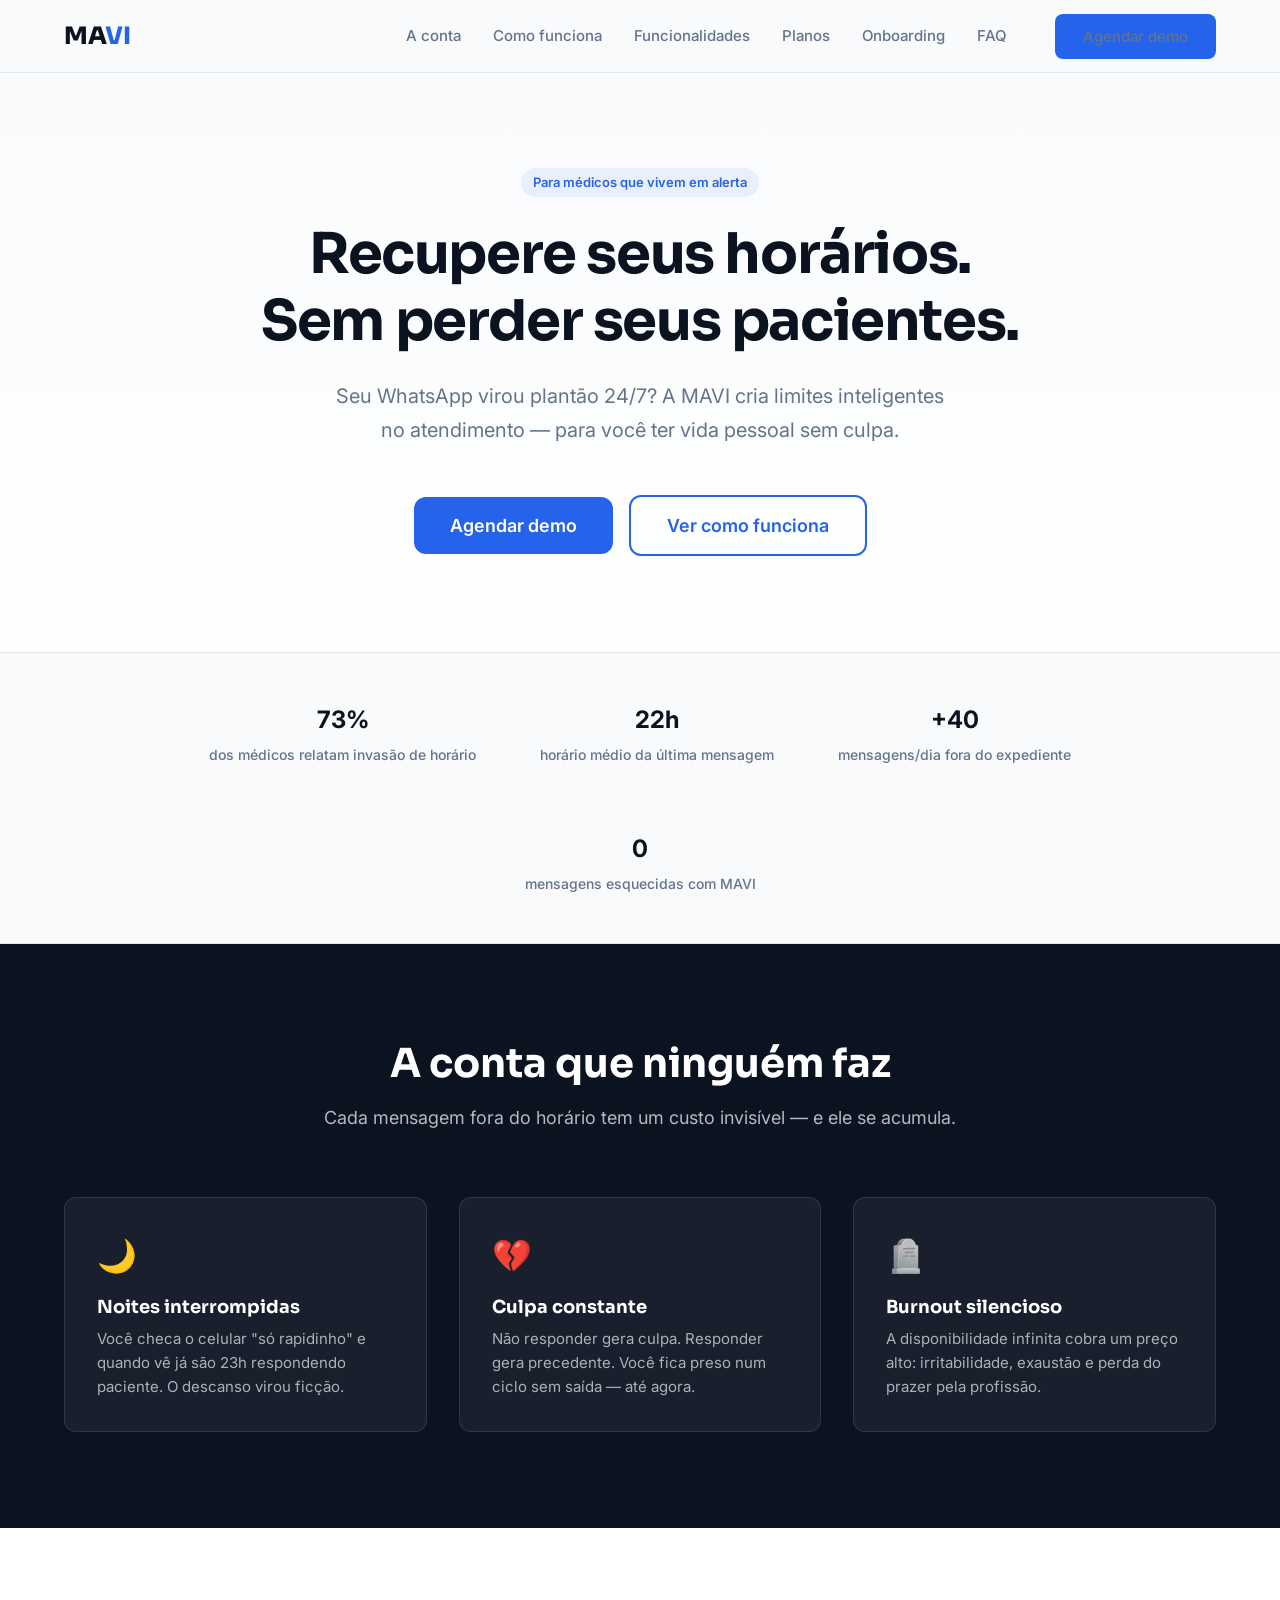
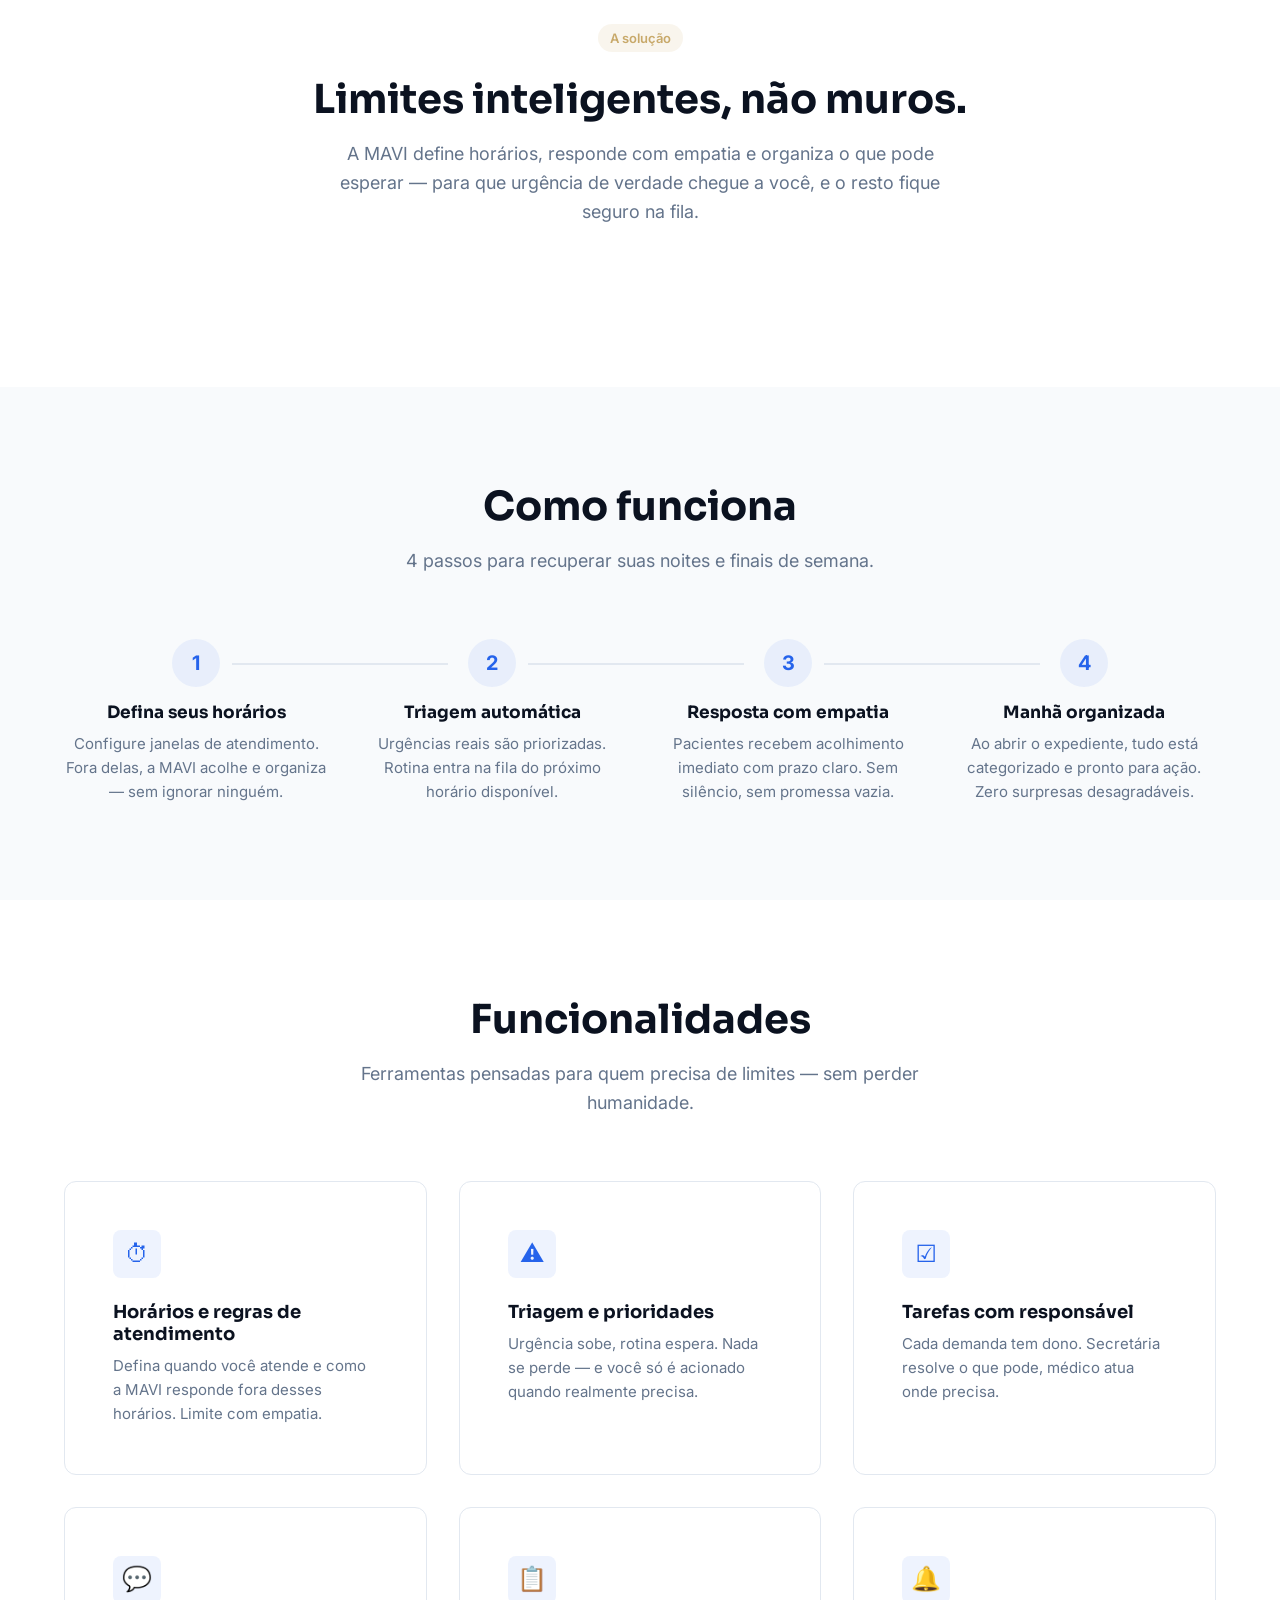
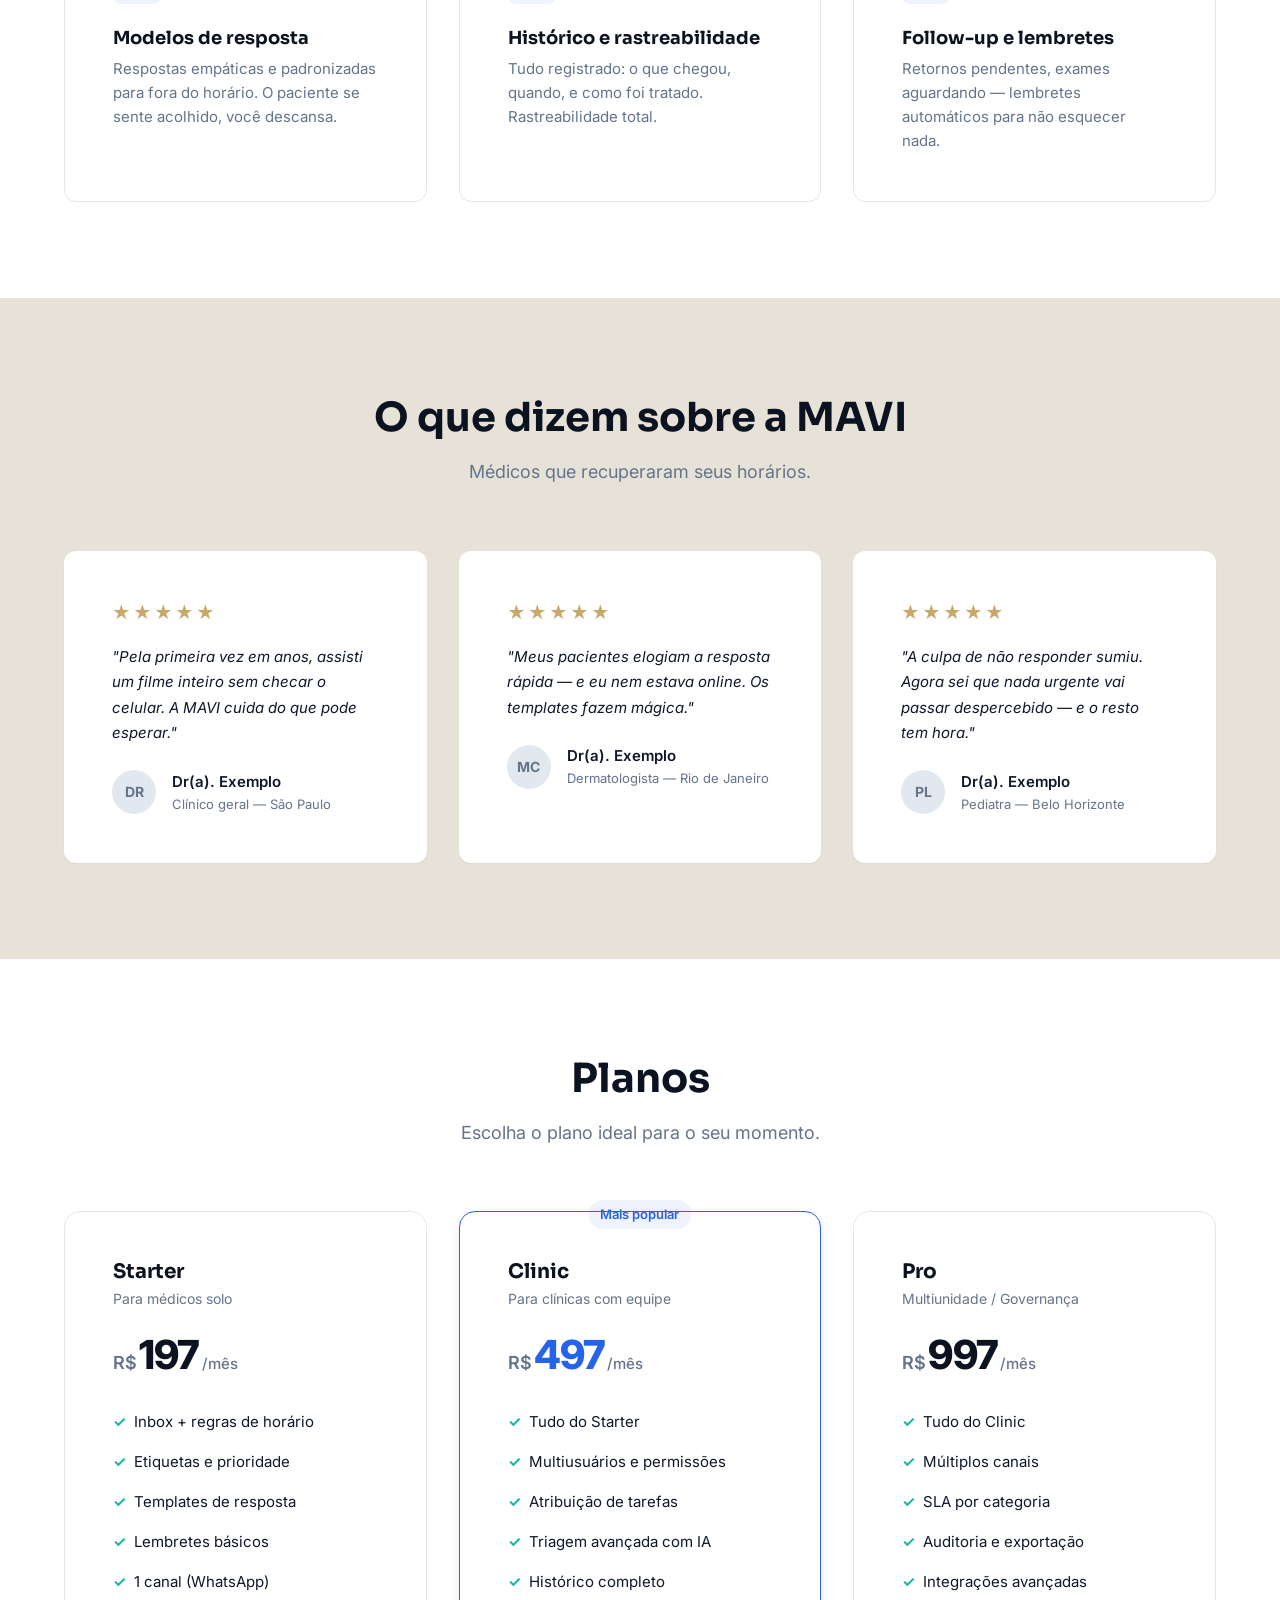
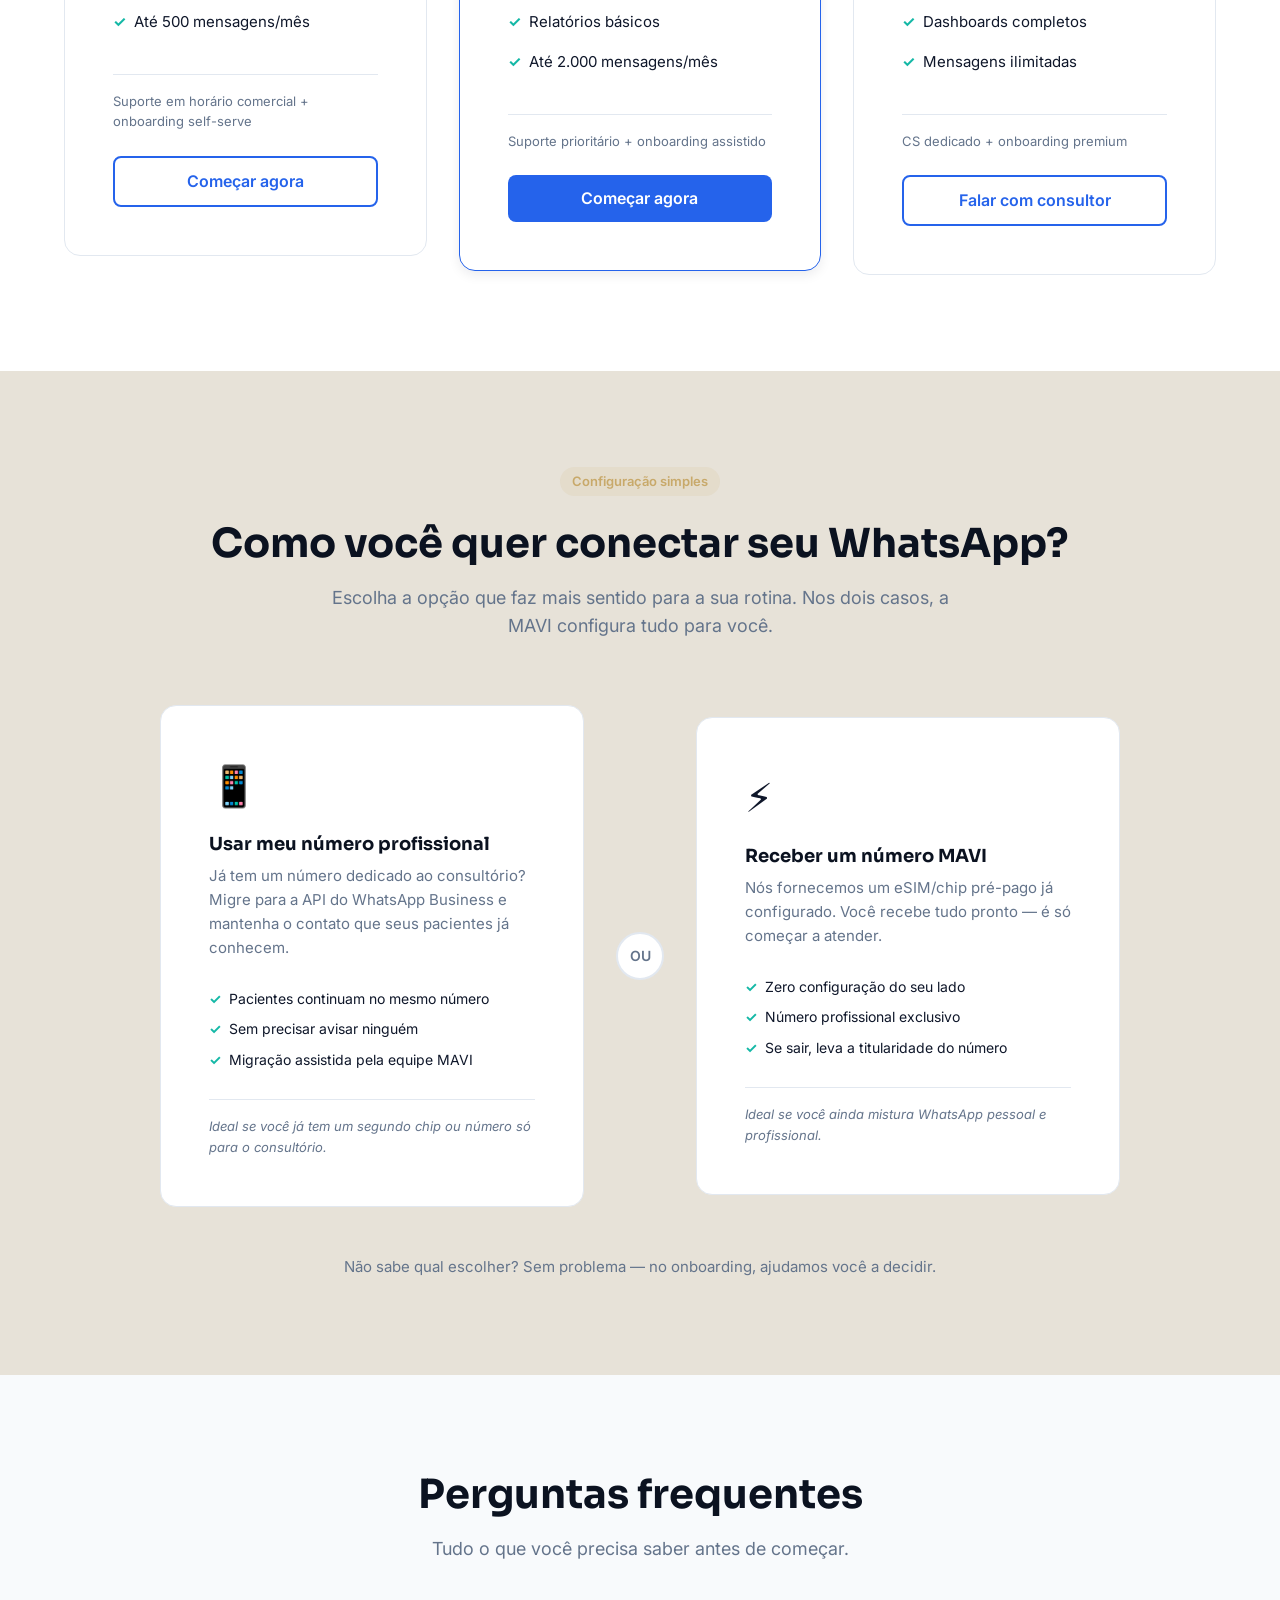
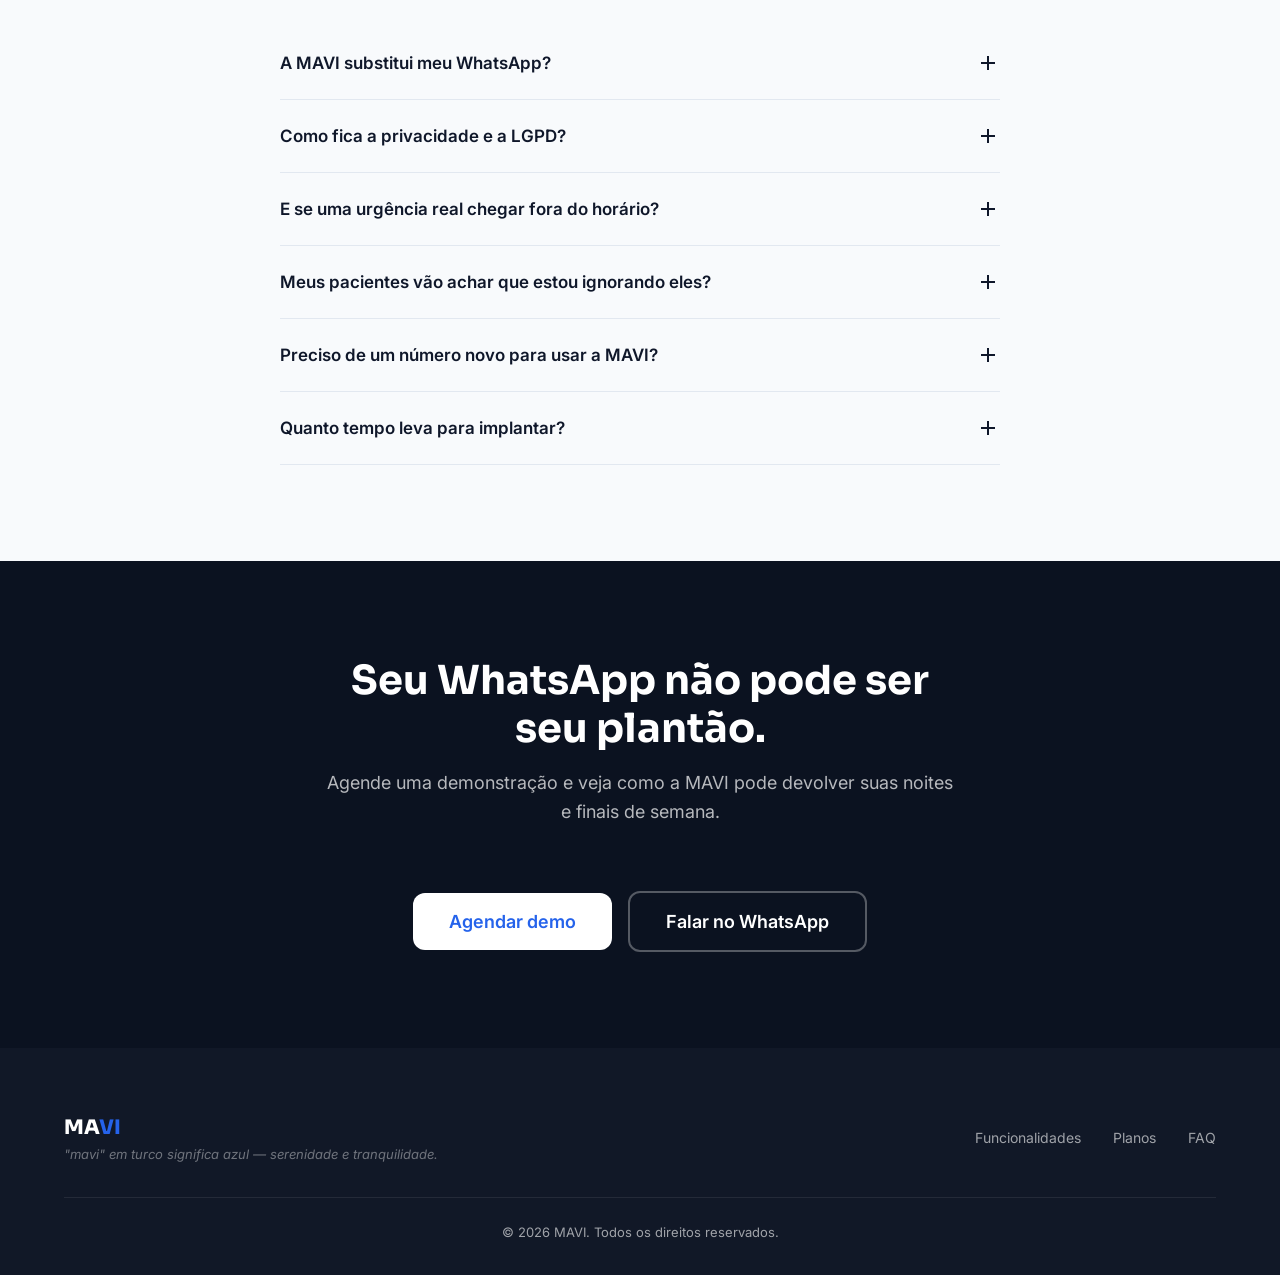
==== commit ab4a0320: "feat: add pricing plans (R$197/497/997) and WhatsApp onboarding section - Replace "Em breve" with ac" ====
--- a/after-hours.html
+++ b/after-hours.html
@@ -58,6 +58,7 @@
         <a href="#como-funciona">Como funciona</a>
         <a href="#funcionalidades">Funcionalidades</a>
         <a href="#planos">Planos</a>
+        <a href="#onboarding">Onboarding</a>
         <a href="#faq">FAQ</a>
         <div class="navbar__cta">
           <a href="#" class="btn btn-primary" data-open-modal data-track="nav_cta">Agendar demo</a>
@@ -263,16 +264,21 @@
         <div class="plan-card" data-animate>
           <h3 class="plan-card__name">Starter</h3>
           <p class="plan-card__audience">Para médicos solo</p>
-          <p class="plan-card__price">Em breve</p>
+          <div class="plan-card__price">
+            <span class="plan-card__currency">R$</span>
+            <span class="plan-card__amount">197</span>
+            <span class="plan-card__period">/mês</span>
+          </div>
           <ul class="plan-card__features">
             <li>Inbox + regras de horário</li>
             <li>Etiquetas e prioridade</li>
             <li>Templates de resposta</li>
             <li>Lembretes básicos</li>
             <li>1 canal (WhatsApp)</li>
+            <li>Até 500 mensagens/mês</li>
           </ul>
           <p class="plan-card__support">Suporte em horário comercial + onboarding self-serve</p>
-          <a href="#" class="btn btn-secondary" data-open-modal data-track="plan_starter">Agendar demo</a>
+          <a href="#" class="btn btn-secondary" data-open-modal data-track="plan_starter">Começar agora</a>
         </div>
 
         <!-- Clinic (featured) -->
@@ -280,24 +286,33 @@
           <div class="plan-card__badge"><span class="badge">Mais popular</span></div>
           <h3 class="plan-card__name">Clinic</h3>
           <p class="plan-card__audience">Para clínicas com equipe</p>
-          <p class="plan-card__price">Em breve</p>
+          <div class="plan-card__price">
+            <span class="plan-card__currency">R$</span>
+            <span class="plan-card__amount">497</span>
+            <span class="plan-card__period">/mês</span>
+          </div>
           <ul class="plan-card__features">
             <li>Tudo do Starter</li>
             <li>Multiusuários e permissões</li>
             <li>Atribuição de tarefas</li>
-            <li>Triagem avançada</li>
+            <li>Triagem avançada com IA</li>
             <li>Histórico completo</li>
             <li>Relatórios básicos</li>
+            <li>Até 2.000 mensagens/mês</li>
           </ul>
           <p class="plan-card__support">Suporte prioritário + onboarding assistido</p>
-          <a href="#" class="btn btn-primary" data-open-modal data-track="plan_clinic">Agendar demo</a>
+          <a href="#" class="btn btn-primary" data-open-modal data-track="plan_clinic">Começar agora</a>
         </div>
 
         <!-- Pro -->
         <div class="plan-card" data-animate>
           <h3 class="plan-card__name">Pro</h3>
           <p class="plan-card__audience">Multiunidade / Governança</p>
-          <p class="plan-card__price">Em breve</p>
+          <div class="plan-card__price">
+            <span class="plan-card__currency">R$</span>
+            <span class="plan-card__amount">997</span>
+            <span class="plan-card__period">/mês</span>
+          </div>
           <ul class="plan-card__features">
             <li>Tudo do Clinic</li>
             <li>Múltiplos canais</li>
@@ -305,11 +320,53 @@
             <li>Auditoria e exportação</li>
             <li>Integrações avançadas</li>
             <li>Dashboards completos</li>
+            <li>Mensagens ilimitadas</li>
           </ul>
           <p class="plan-card__support">CS dedicado + onboarding premium</p>
-          <a href="#" class="btn btn-secondary" data-open-modal data-track="plan_pro">Agendar demo</a>
-        </div>
-      </div>
+          <a href="#" class="btn btn-secondary" data-open-modal data-track="plan_pro">Falar com consultor</a>
+        </div>
+      </div>
+    </div>
+  </section>
+
+  <!-- ════════════ ONBOARDING — WhatsApp Setup ════════════ -->
+  <section class="section onboarding" id="onboarding">
+    <div class="container">
+      <span class="badge badge--gold" data-animate>Configuração simples</span>
+      <h2 class="section-title" style="margin-top: var(--space-lg);">Como você quer conectar seu WhatsApp?</h2>
+      <p class="section-subtitle">Escolha a opção que faz mais sentido para a sua rotina. Nos dois casos, a MAVI configura tudo para você.</p>
+
+      <div class="onboarding__grid">
+        <div class="onboarding__card" data-animate>
+          <div class="onboarding__icon" aria-hidden="true">&#128241;</div>
+          <h3>Usar meu número profissional</h3>
+          <p class="onboarding__desc">Já tem um número dedicado ao consultório? Migre para a API do WhatsApp Business e mantenha o contato que seus pacientes já conhecem.</p>
+          <ul class="onboarding__benefits">
+            <li>Pacientes continuam no mesmo número</li>
+            <li>Sem precisar avisar ninguém</li>
+            <li>Migração assistida pela equipe MAVI</li>
+          </ul>
+          <div class="onboarding__note">Ideal se você já tem um segundo chip ou número só para o consultório.</div>
+        </div>
+
+        <div class="onboarding__divider" data-animate>
+          <span>ou</span>
+        </div>
+
+        <div class="onboarding__card" data-animate>
+          <div class="onboarding__icon" aria-hidden="true">&#9889;</div>
+          <h3>Receber um número MAVI</h3>
+          <p class="onboarding__desc">Nós fornecemos um eSIM/chip pré-pago já configurado. Você recebe tudo pronto — é só começar a atender.</p>
+          <ul class="onboarding__benefits">
+            <li>Zero configuração do seu lado</li>
+            <li>Número profissional exclusivo</li>
+            <li>Se sair, leva a titularidade do número</li>
+          </ul>
+          <div class="onboarding__note">Ideal se você ainda mistura WhatsApp pessoal e profissional.</div>
+        </div>
+      </div>
+
+      <p class="onboarding__footer" data-animate>Não sabe qual escolher? Sem problema — no onboarding, ajudamos você a decidir.</p>
     </div>
   </section>
 
@@ -362,6 +419,16 @@
 
         <div class="faq__item" role="listitem">
           <button class="faq__question" aria-expanded="false">
+            Preciso de um número novo para usar a MAVI?
+            <svg class="faq__icon" viewBox="0 0 24 24" fill="none" stroke="currentColor" stroke-width="2" aria-hidden="true"><line x1="12" y1="5" x2="12" y2="19"/><line x1="5" y1="12" x2="19" y2="12"/></svg>
+          </button>
+          <div class="faq__answer" role="region">
+            <p>Não necessariamente. Você pode migrar um número profissional que já usa (seus pacientes continuam no mesmo contato) ou receber um número novo MAVI já configurado. Nos dois casos, cuidamos de toda a configuração para você.</p>
+          </div>
+        </div>
+
+        <div class="faq__item" role="listitem">
+          <button class="faq__question" aria-expanded="false">
             Quanto tempo leva para implantar?
             <svg class="faq__icon" viewBox="0 0 24 24" fill="none" stroke="currentColor" stroke-width="2" aria-hidden="true"><line x1="12" y1="5" x2="12" y2="19"/><line x1="5" y1="12" x2="19" y2="12"/></svg>
           </button>
--- a/assets/css/styles.css
+++ b/assets/css/styles.css
@@ -651,10 +651,34 @@
 }
 
 .plan-card__price {
-  font-size: 1.5rem;
-  font-weight: 700;
+  display: flex;
+  align-items: baseline;
+  gap: 0.125rem;
+  margin-bottom: var(--space-lg);
+}
+
+.plan-card__currency {
+  font-size: 1.125rem;
+  font-weight: 600;
+  color: var(--mavi-muted);
+}
+
+.plan-card__amount {
+  font-size: 2.5rem;
+  font-weight: 800;
   color: var(--mavi-navy);
-  margin-bottom: var(--space-lg);
+  line-height: 1;
+  letter-spacing: -0.02em;
+}
+
+.plan-card--featured .plan-card__amount {
+  color: var(--mavi-blue);
+}
+
+.plan-card__period {
+  font-size: 0.9375rem;
+  font-weight: 500;
+  color: var(--mavi-muted);
 }
 
 .plan-card__features {
@@ -687,6 +711,110 @@
 .plan-card .btn {
   width: 100%;
   margin-top: var(--space-lg);
+}
+
+/* =====================
+   ONBOARDING (WhatsApp Setup)
+   ===================== */
+.onboarding {
+  background: var(--mavi-sand);
+  text-align: center;
+}
+
+.onboarding__grid {
+  display: grid;
+  grid-template-columns: 1fr auto 1fr;
+  gap: var(--space-xl);
+  align-items: center;
+  max-width: 960px;
+  margin: 0 auto;
+}
+
+.onboarding__card {
+  background: var(--mavi-white);
+  border: 1px solid var(--mavi-border);
+  border-radius: var(--radius-xl);
+  padding: var(--space-2xl);
+  text-align: left;
+  transition: all var(--transition-base);
+}
+
+.onboarding__card:hover {
+  border-color: var(--mavi-blue);
+  box-shadow: var(--shadow-md);
+  transform: translateY(-2px);
+}
+
+.onboarding__icon {
+  font-size: 2.5rem;
+  margin-bottom: var(--space-md);
+}
+
+.onboarding__card h3 {
+  font-size: 1.125rem;
+  margin-bottom: var(--space-sm);
+}
+
+.onboarding__desc {
+  font-size: 0.9375rem;
+  color: var(--mavi-muted);
+  line-height: 1.6;
+  margin-bottom: var(--space-lg);
+}
+
+.onboarding__benefits {
+  margin-bottom: var(--space-lg);
+}
+
+.onboarding__benefits li {
+  font-size: 0.875rem;
+  color: var(--mavi-text);
+  padding: var(--space-xs) 0;
+  display: flex;
+  align-items: flex-start;
+  gap: var(--space-sm);
+}
+
+.onboarding__benefits li::before {
+  content: '\2713';
+  color: var(--mavi-teal);
+  font-weight: 700;
+  flex-shrink: 0;
+}
+
+.onboarding__note {
+  font-size: 0.8125rem;
+  color: var(--mavi-muted);
+  font-style: italic;
+  padding-top: var(--space-md);
+  border-top: 1px solid var(--mavi-border);
+}
+
+.onboarding__divider {
+  display: flex;
+  align-items: center;
+  justify-content: center;
+}
+
+.onboarding__divider span {
+  width: 48px;
+  height: 48px;
+  border-radius: 50%;
+  background: var(--mavi-white);
+  border: 2px solid var(--mavi-border);
+  display: flex;
+  align-items: center;
+  justify-content: center;
+  font-size: 0.875rem;
+  font-weight: 600;
+  color: var(--mavi-muted);
+  text-transform: uppercase;
+}
+
+.onboarding__footer {
+  font-size: 0.9375rem;
+  color: var(--mavi-muted);
+  margin-top: var(--space-2xl);
 }
 
 /* =====================
@@ -996,6 +1124,15 @@
 
   .step:not(:last-child)::after {
     display: none;
+  }
+
+  .onboarding__grid {
+    grid-template-columns: 1fr;
+    max-width: 480px;
+  }
+
+  .onboarding__divider {
+    margin: 0 auto;
   }
 }
 
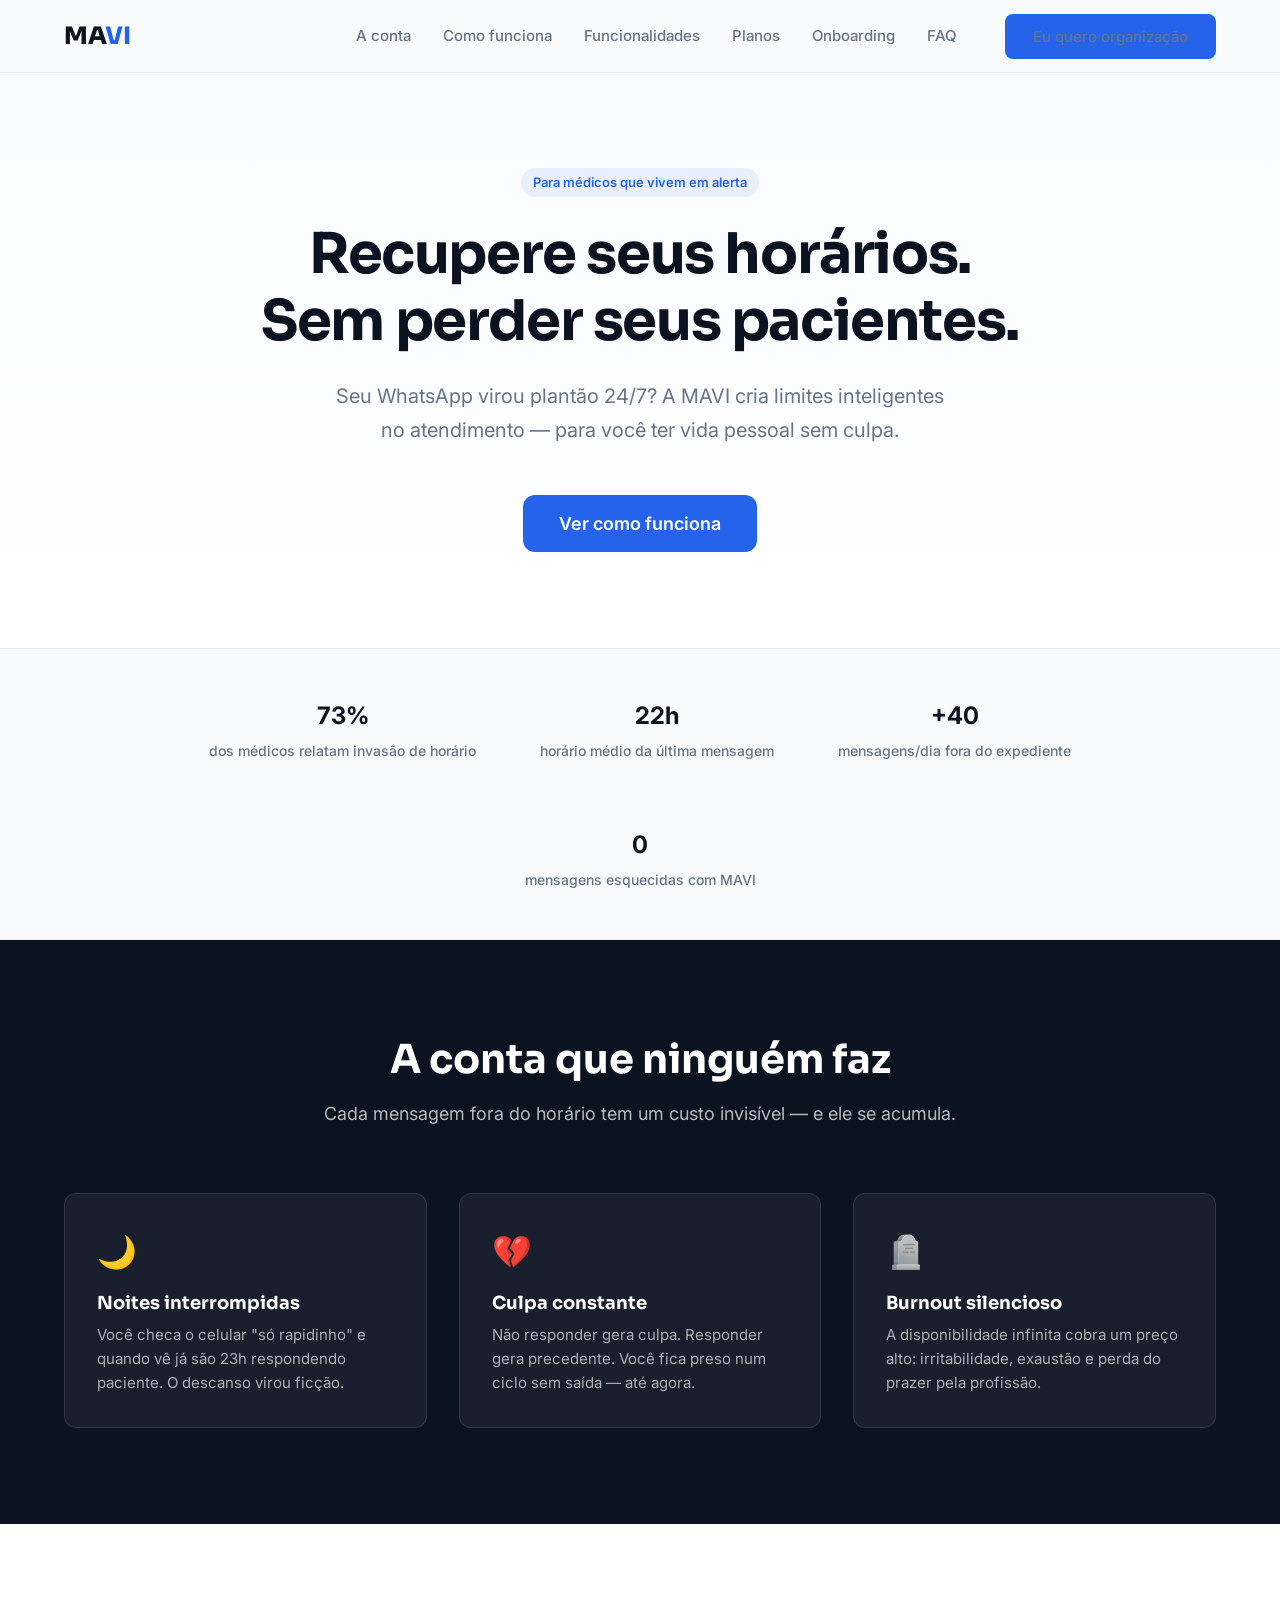
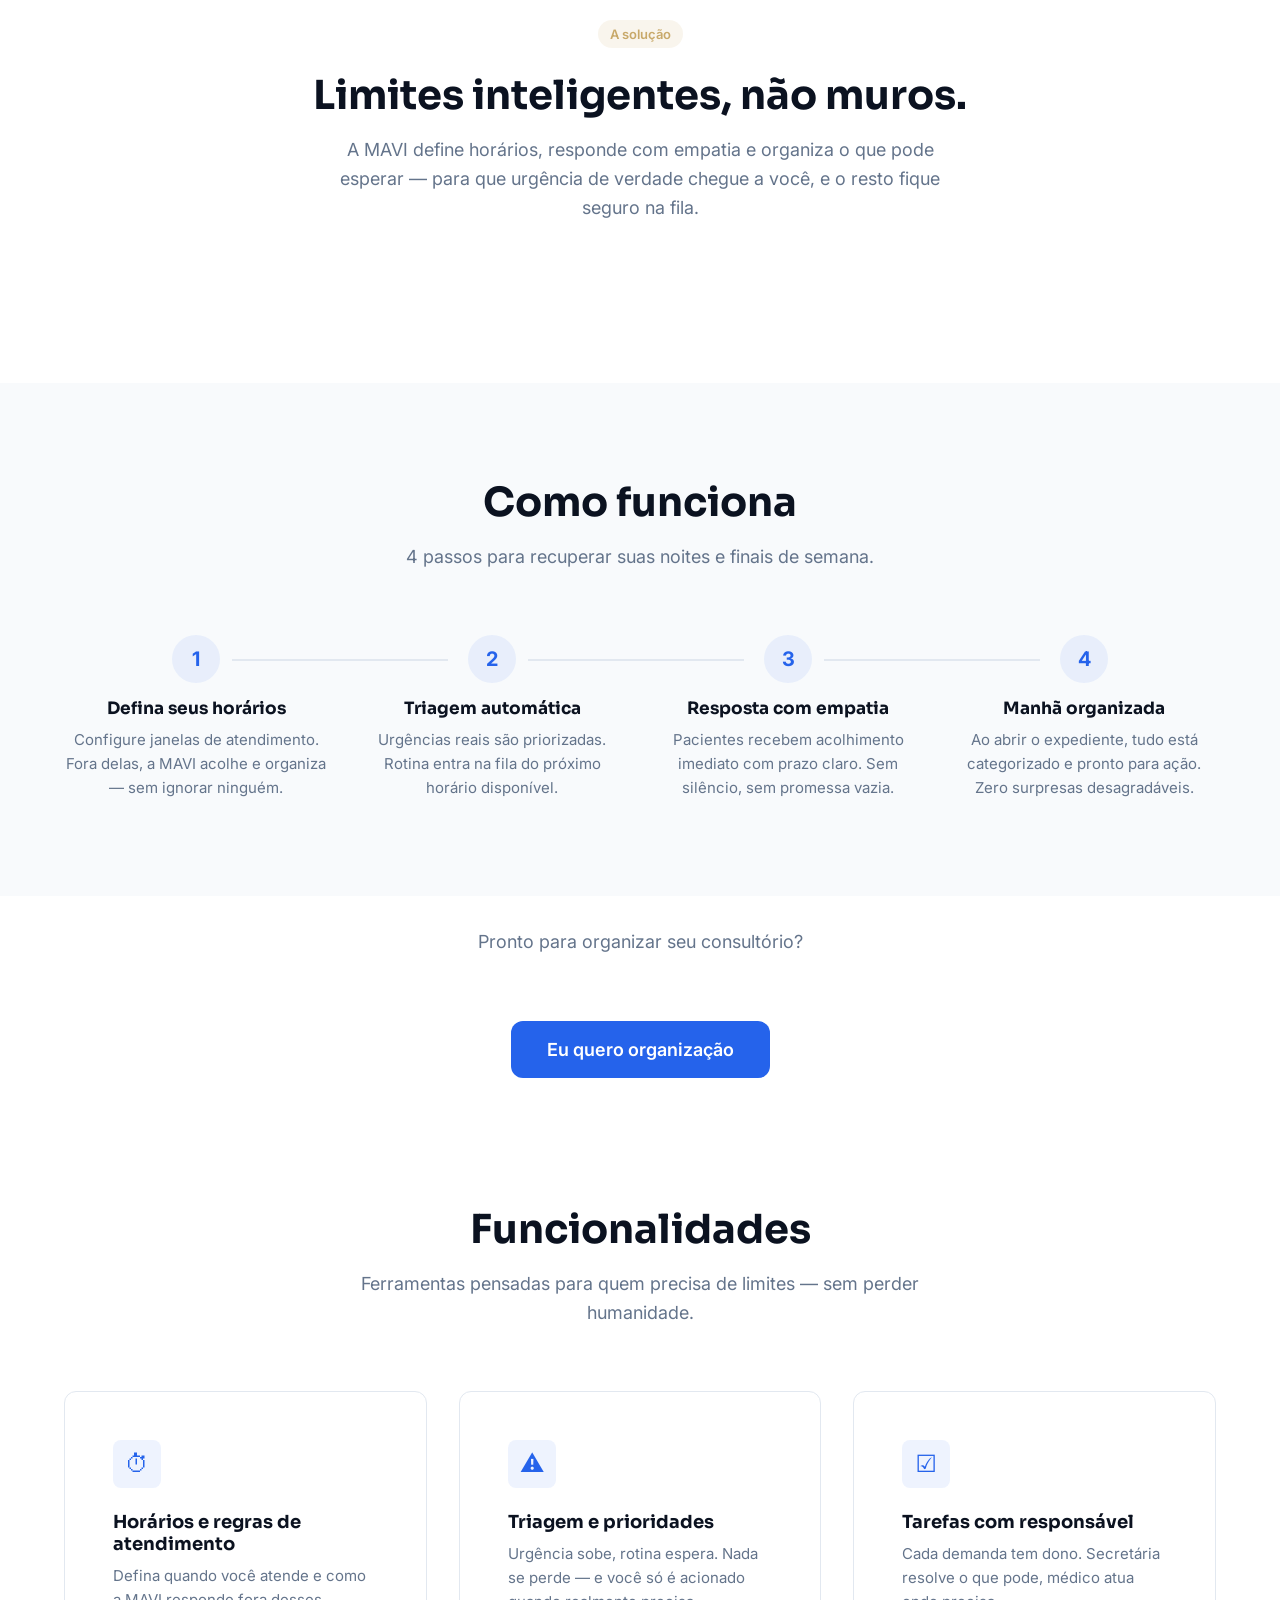
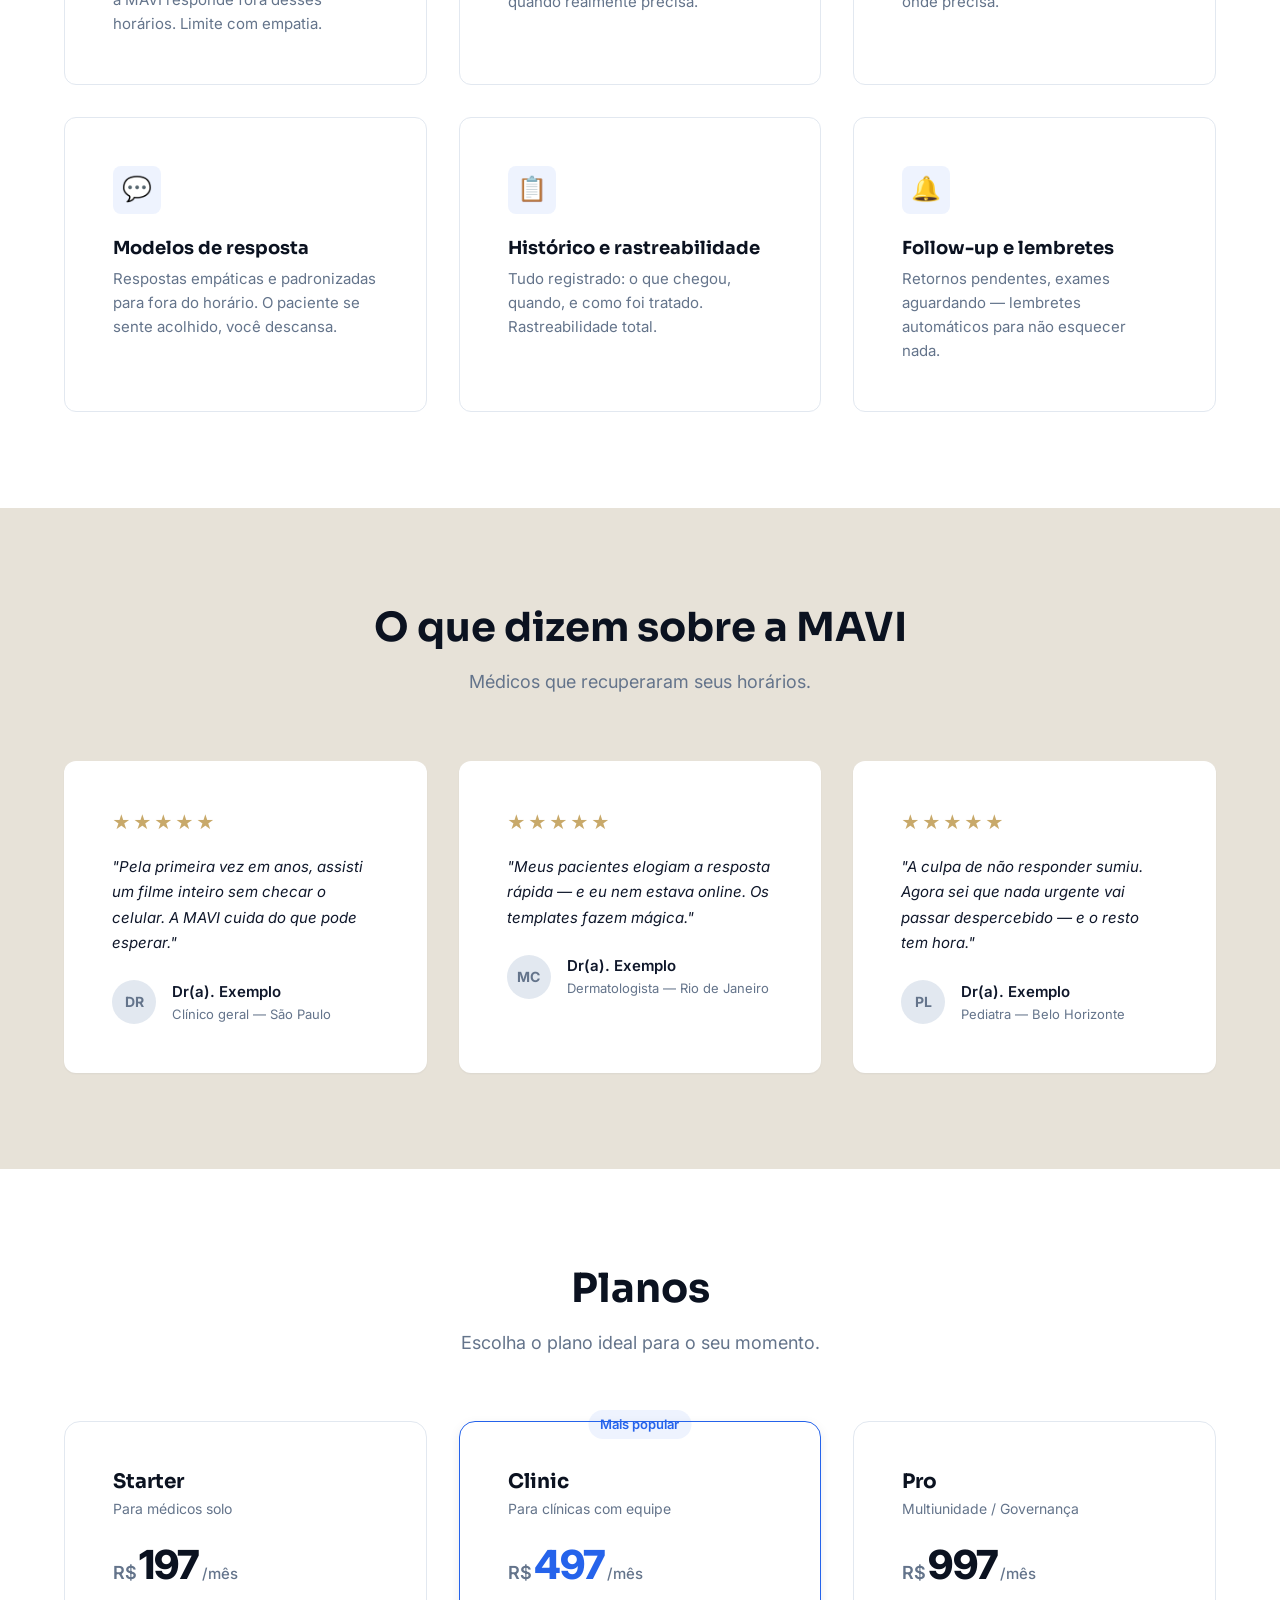
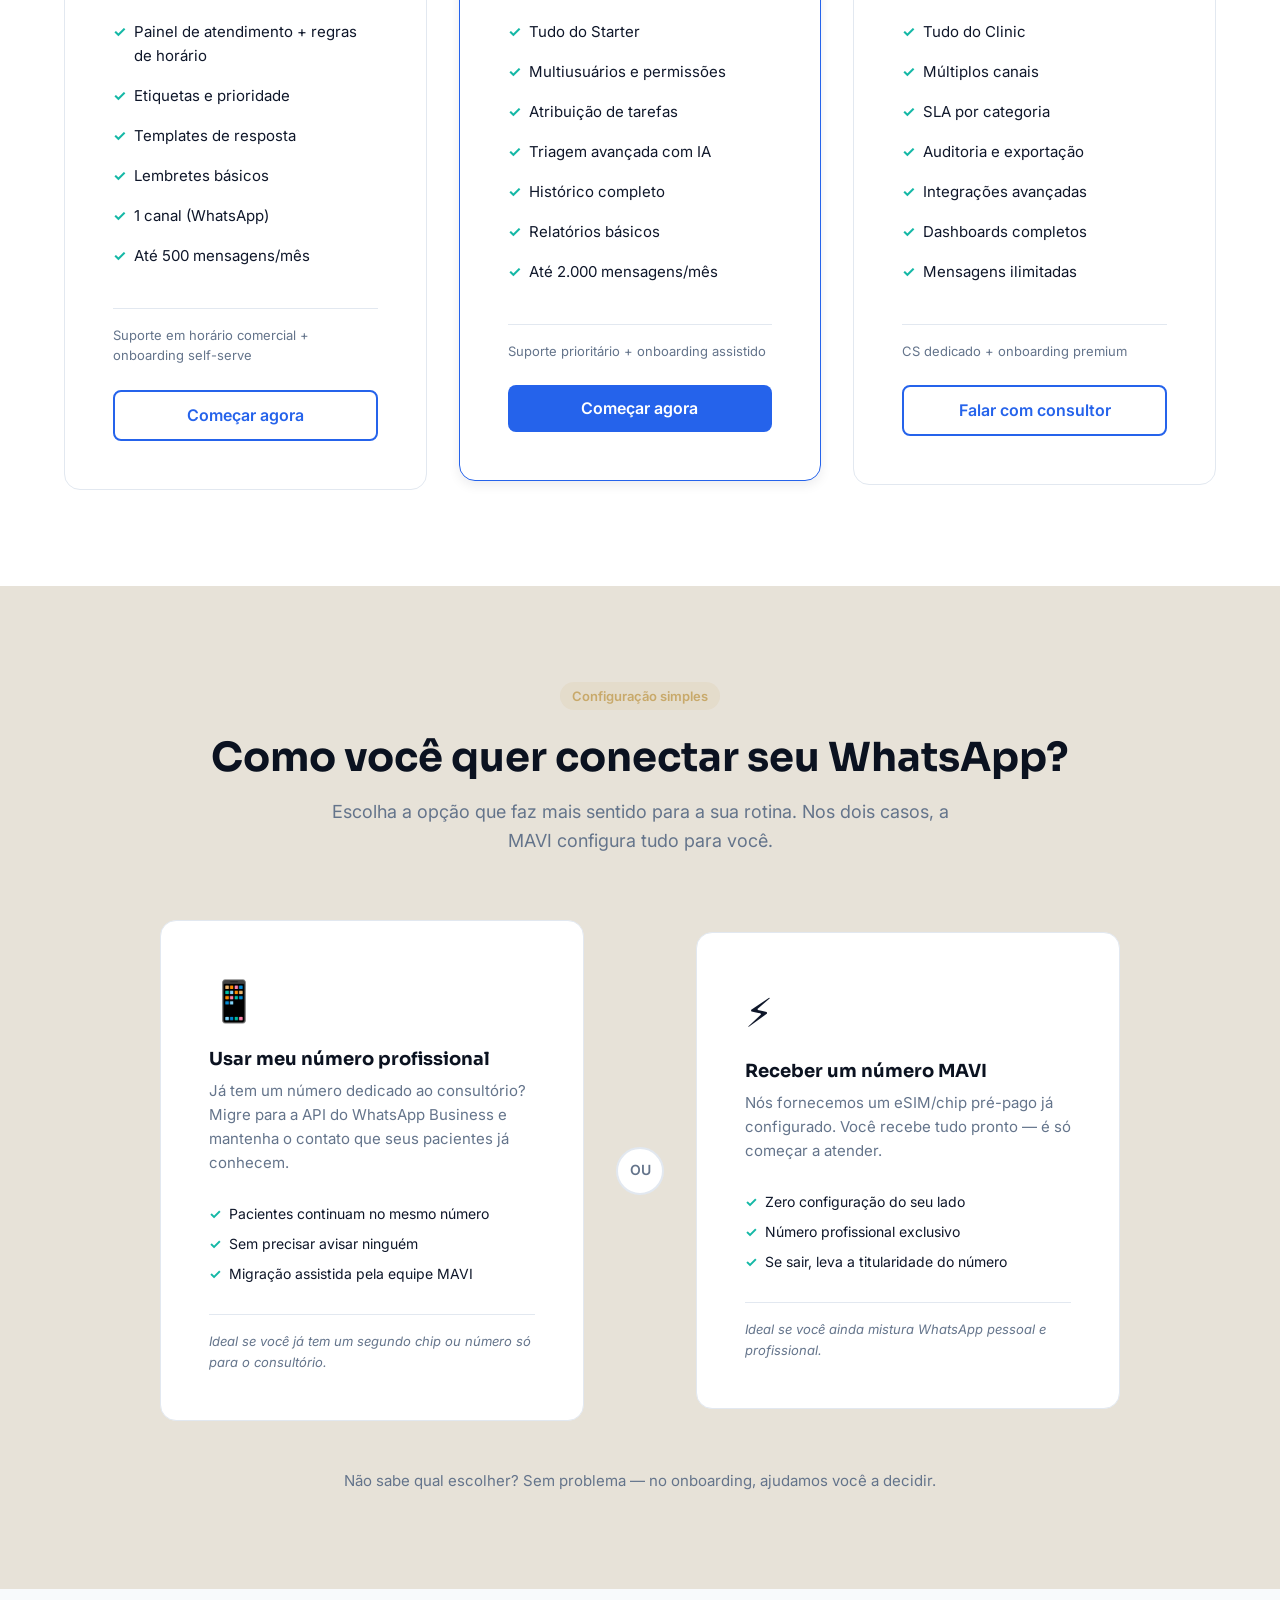
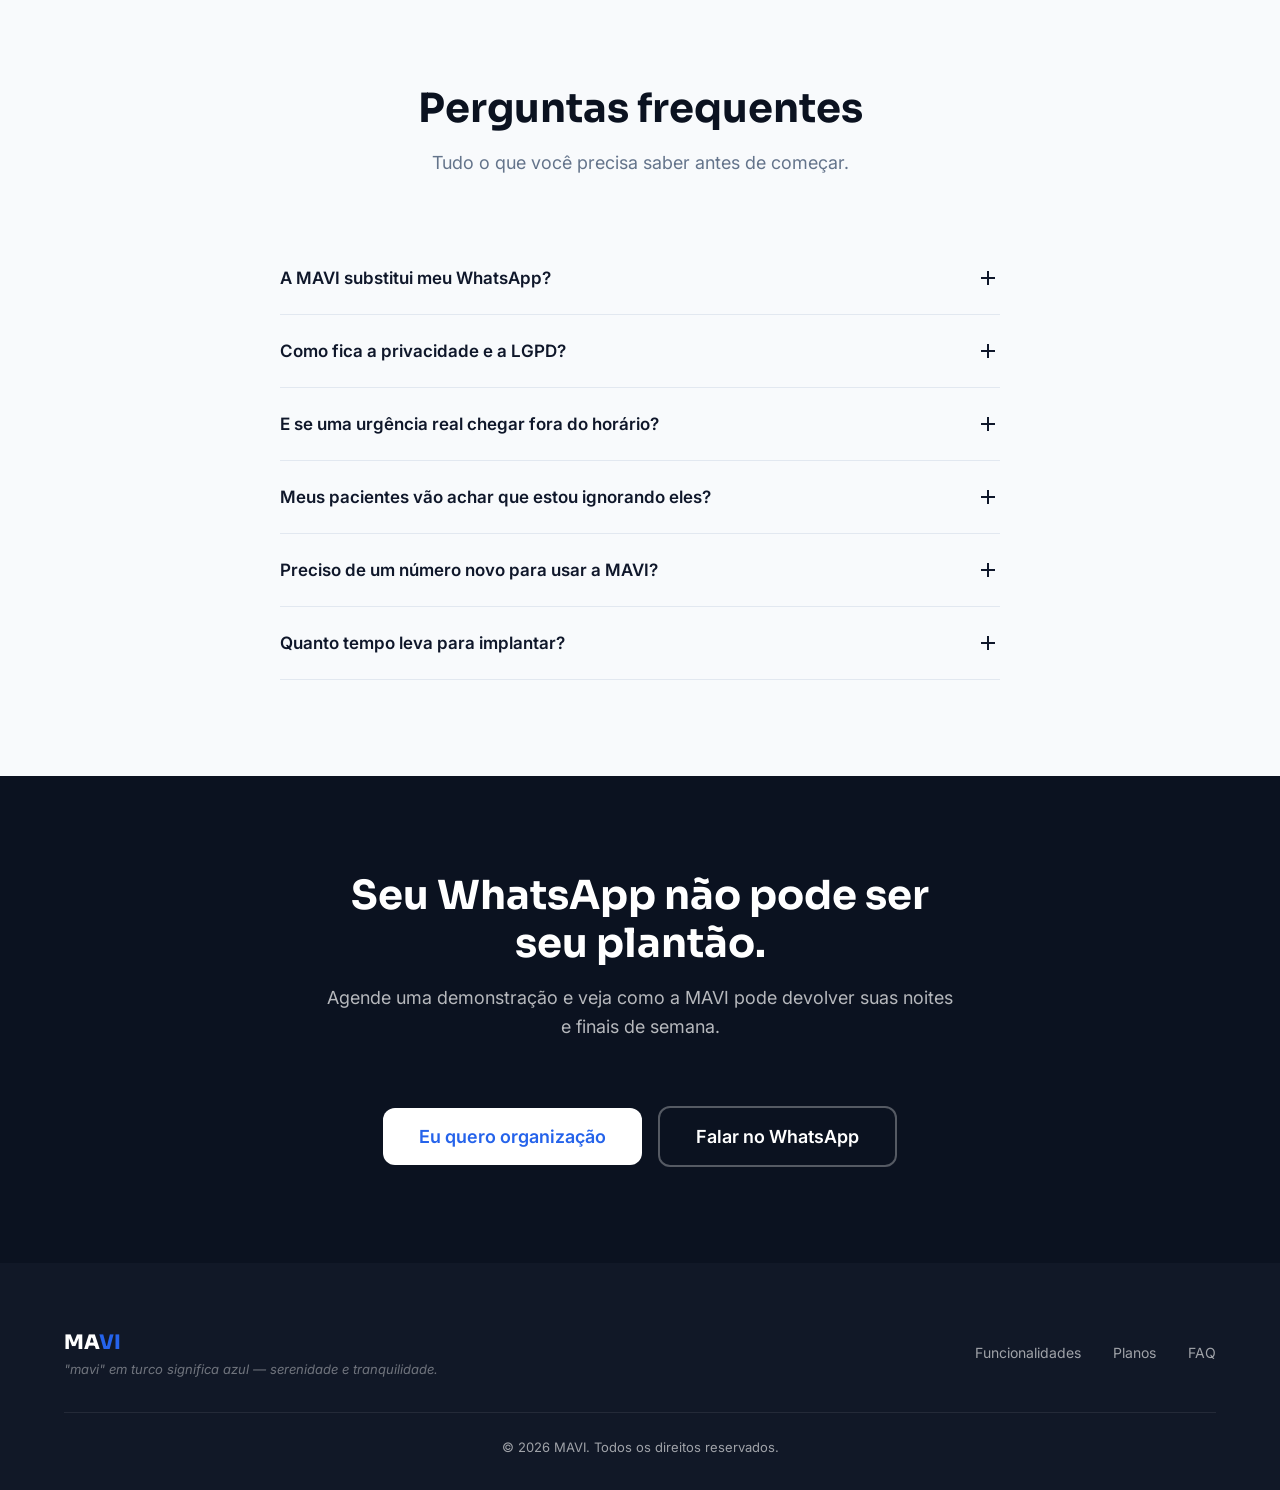
==== commit 67b98f8f: "fix: replace tech jargon and improve CTA placement for doctors - Replace "inbox" with natural terms " ====
--- a/after-hours.html
+++ b/after-hours.html
@@ -61,7 +61,7 @@
         <a href="#onboarding">Onboarding</a>
         <a href="#faq">FAQ</a>
         <div class="navbar__cta">
-          <a href="#" class="btn btn-primary" data-open-modal data-track="nav_cta">Agendar demo</a>
+          <a href="#" class="btn btn-primary" data-open-modal data-track="nav_cta">Eu quero organização</a>
         </div>
       </div>
     </div>
@@ -76,8 +76,7 @@
       <h1 class="hero__title">Recupere seus horários.<br>Sem perder seus pacientes.</h1>
       <p class="hero__subtitle">Seu WhatsApp virou plantão 24/7? A MAVI cria limites inteligentes no atendimento — para você ter vida pessoal sem culpa.</p>
       <div class="hero__actions">
-        <a href="#" class="btn btn-primary btn-lg" data-open-modal data-track="hero_cta_primary">Agendar demo</a>
-        <a href="#como-funciona" class="btn btn-secondary btn-lg" data-track="hero_cta_secondary">Ver como funciona</a>
+        <a href="#como-funciona" class="btn btn-primary btn-lg" data-track="hero_cta_secondary">Ver como funciona</a>
       </div>
     </div>
   </section>
@@ -163,6 +162,14 @@
           <p>Ao abrir o expediente, tudo está categorizado e pronto para ação. Zero surpresas desagradáveis.</p>
         </div>
       </div>
+    </div>
+  </section>
+
+  <!-- ════════════ CTA INTERMEDIÁRIO ════════════ -->
+  <section class="section cta-mid" style="text-align:center; background: var(--mavi-white); padding: var(--space-xl) 0;">
+    <div class="container">
+      <p class="section-subtitle" data-animate>Pronto para organizar seu consultório?</p>
+      <a href="#" class="btn btn-primary btn-lg" data-open-modal data-track="cta_mid_primary" data-animate>Eu quero organização</a>
     </div>
   </section>
 
@@ -270,7 +277,7 @@
             <span class="plan-card__period">/mês</span>
           </div>
           <ul class="plan-card__features">
-            <li>Inbox + regras de horário</li>
+            <li>Painel de atendimento + regras de horário</li>
             <li>Etiquetas e prioridade</li>
             <li>Templates de resposta</li>
             <li>Lembretes básicos</li>
@@ -446,7 +453,7 @@
       <h2 class="section-title">Seu WhatsApp não pode ser<br>seu plantão.</h2>
       <p class="section-subtitle">Agende uma demonstração e veja como a MAVI pode devolver suas noites e finais de semana.</p>
       <div class="cta-final__actions">
-        <a href="#" class="btn btn-white btn-lg" data-open-modal data-track="cta_final_primary">Agendar demo</a>
+        <a href="#" class="btn btn-white btn-lg" data-open-modal data-track="cta_final_primary">Eu quero organização</a>
         <a href="https://wa.me/5511999999999?text=Ol%C3%A1%2C%20quero%20saber%20mais%20sobre%20a%20MAVI" class="btn btn-secondary btn-lg" style="border-color: rgba(255,255,255,.3); color: var(--mavi-white);" target="_blank" rel="noopener" data-track="cta_final_whatsapp">Falar no WhatsApp</a>
       </div>
     </div>
@@ -476,7 +483,7 @@
   <div class="modal-overlay" id="leadModal" role="dialog" aria-modal="true" aria-labelledby="modalTitle">
     <div class="modal">
       <div class="modal__header">
-        <h2 class="modal__title" id="modalTitle">Agendar demo</h2>
+        <h2 class="modal__title" id="modalTitle">Quero organizar meu consultório</h2>
         <button class="modal__close" data-close-modal aria-label="Fechar">&times;</button>
       </div>
 
@@ -514,7 +521,7 @@
           <textarea id="leadMessage" name="message" placeholder="Conte um pouco sobre sua rotina de atendimento..." rows="3"></textarea>
         </div>
 
-        <button type="submit" class="btn btn-primary btn-lg form__submit" data-track="form_submit">Agendar demo</button>
+        <button type="submit" class="btn btn-primary btn-lg form__submit" data-track="form_submit">Quero começar</button>
       </form>
 
       <div class="form__success">
